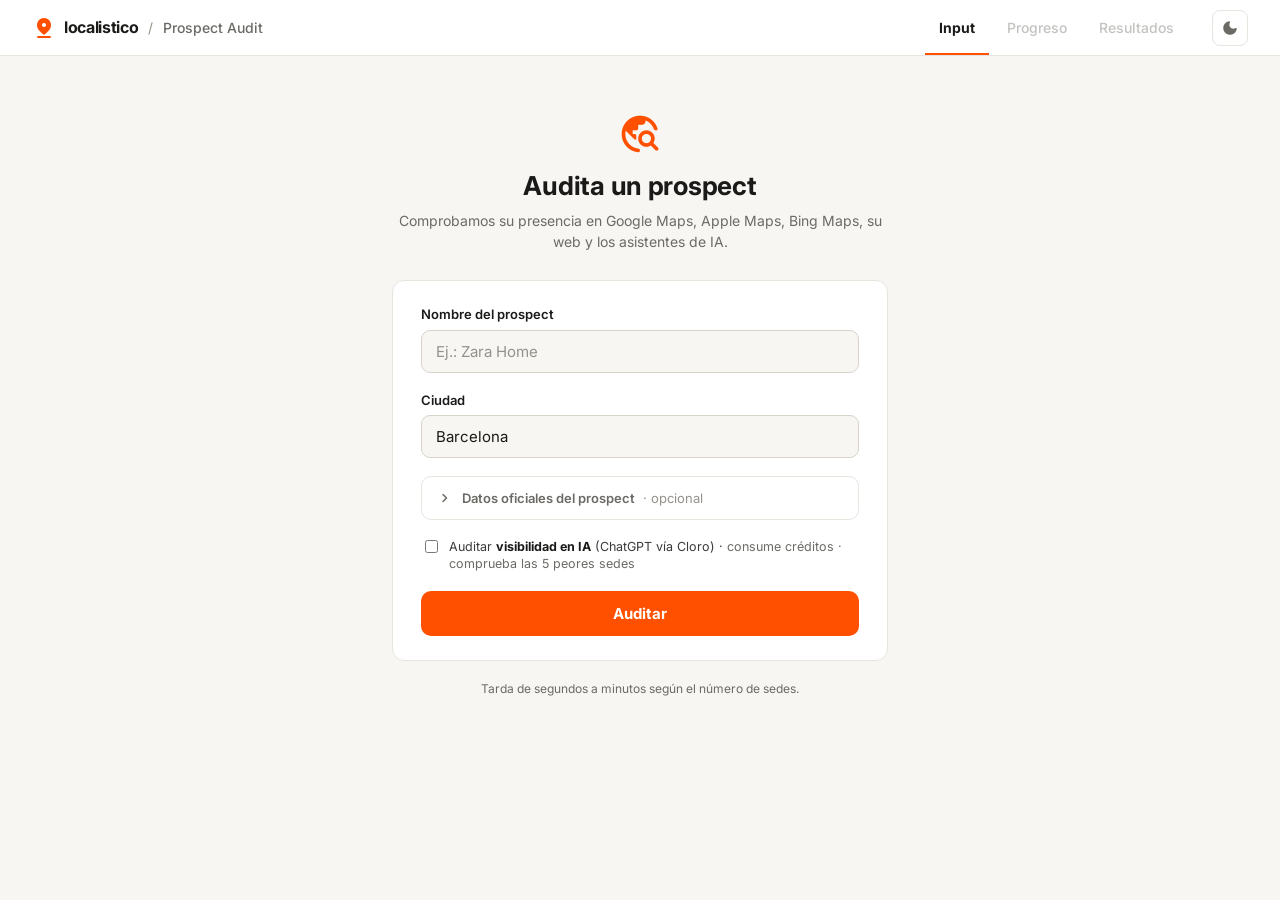
==== public/index.html @ 9a4c6b56 "#2 Subir CSV de sedes desde Resultados para comparar Para cuando el store locator no se puede leer: " ====
<!DOCTYPE html>
<html lang="es">
<head>
<meta charset="utf-8">
<meta name="viewport" content="width=device-width, initial-scale=1">
<title>Prospect Audit · Localistico</title>
<link rel="preconnect" href="https://fonts.googleapis.com">
<link rel="preconnect" href="https://fonts.gstatic.com" crossorigin>
<link href="https://fonts.googleapis.com/css2?family=Inter:wght@400;500;600;700&display=swap" rel="stylesheet">
<link rel="stylesheet" href="https://fonts.googleapis.com/css2?family=Material+Symbols+Rounded:opsz,wght,FILL,GRAD@20..48,400,1,0">
<style>
  :root {
    --font-sans: "Inter", -apple-system, BlinkMacSystemFont, "Segoe UI", Roboto, Helvetica, Arial, sans-serif;
    --bg: #f7f6f3; --surface: #ffffff; --surface-2: #f1efe9; --border: #e8e5df; --border-2: #d8d4cc;
    --tx: #1a1a19; --tx-2: #3a3a3a; --tx-3: #6b6a65; --faint: #94928b;
    --acc: #FF5000; --acc-hover: #e64800; --acc-soft: #FFF0E8; --acc-on: #FFFFFF;
    --ok: #0F6E56; --ok-soft: #E6F3EE; --warn: #E64600; --warn-soft: #FFF0E8; --bad: #C23500; --bad-soft: #FFE3D4;
    --row-hover: #fbfaf7; --code-bg: #f4f2ee;
  }
  :root[data-theme="dark"] {
    --bg: #141413; --surface: #1e1e1c; --surface-2: #2a2a27; --border: #33322e; --border-2: #454440;
    --tx: #f0efec; --tx-2: #c9c5bf; --tx-3: #a3a19a; --faint: #7c7a73;
    --acc: #FF6A26; --acc-hover: #ff8248; --acc-soft: #38200f; --acc-on: #FFFFFF;
    --ok: #57c9a4; --ok-soft: #14312a; --warn: #FF9A6B; --warn-soft: #3d2113; --bad: #FF8A5C; --bad-soft: #451e0d;
    --row-hover: #232322; --code-bg: #262624;
  }
  * { box-sizing: border-box; }
  html, body { margin: 0; padding: 0; }
  body { background: var(--bg); color: var(--tx-2); font-family: var(--font-sans); font-size: 14px; line-height: 1.4; -webkit-font-smoothing: antialiased; }
  a { color: var(--acc); text-decoration: none; }
  a:hover { color: var(--acc-hover); text-decoration: underline; }
  h1, h2, h3 { margin: 0; color: var(--tx); font-weight: 700; letter-spacing: -0.01em; }
  input, textarea, button { font-family: var(--font-sans); }
  input::placeholder, textarea::placeholder { color: var(--faint); }
  input:focus, textarea:focus { outline: 2px solid var(--acc); outline-offset: -1px; }
  .msr { font-family: "Material Symbols Rounded"; font-variation-settings: 'FILL' 1, 'wght' 400, 'GRAD' 0, 'opsz' 24; line-height: 1; display: inline-block; user-select: none; font-size: 20px; vertical-align: middle; }
  @keyframes paspin { to { transform: rotate(360deg); } }
  @keyframes shake { 10%,90%{transform:translateX(-1px)} 20%,80%{transform:translateX(2px)} 30%,50%,70%{transform:translateX(-4px)} 40%,60%{transform:translateX(4px)} }
  .spin { animation: paspin 1s linear infinite; }
  .shake { animation: shake .35s; }

  header.topbar { display: flex; align-items: center; gap: 24px; padding: 0 32px; height: 56px; background: var(--surface); border-bottom: 1px solid var(--border); position: sticky; top: 0; z-index: 30; }
  .brand { display: flex; align-items: center; gap: 8px; }
  .brand .word { font-weight: 700; font-size: 16px; color: var(--tx); letter-spacing: -0.02em; }
  .brand .sep { color: var(--faint); margin: 0 2px; }
  .brand .sub { font-weight: 500; color: var(--tx-3); }
  nav.nav { display: flex; gap: 4px; margin-left: auto; align-self: stretch; }
  nav.nav button { border: none; border-top: 2px solid transparent; border-bottom: 2px solid transparent; cursor: pointer; padding: 0 14px; font-size: 14px; font-weight: 500; background: transparent; color: var(--tx-3); }
  nav.nav button.active { color: var(--tx); font-weight: 700; border-bottom-color: var(--acc); }
  nav.nav button:not(.active):hover { color: var(--tx); }
  nav.nav button:disabled { opacity: .4; cursor: default; }
  .theme-btn { display: grid; place-items: center; width: 36px; height: 36px; border: 1px solid var(--border); background: none; color: var(--tx-3); border-radius: 8px; cursor: pointer; }
  .theme-btn:hover { border-color: var(--border-2); color: var(--tx); }

  main { max-width: 1240px; margin: 0 auto; padding: 28px 32px 80px; display: flex; flex-direction: column; gap: 20px; }
  main.narrow { max-width: 560px; padding-top: 56px; }
  .eyebrow { font-size: 12px; color: var(--acc); font-weight: 600; }
  .card { background: var(--surface); border: 1px solid var(--border); border-radius: 12px; }
  .pad { padding: 24px 28px; }
  .btn-acc { display: inline-flex; align-items: center; justify-content: center; gap: 8px; padding: 10px 18px; border-radius: 10px; border: none; background: var(--acc); color: var(--acc-on); font-weight: 600; font-size: 14px; cursor: pointer; }
  .btn-acc:hover { background: var(--acc-hover); }
  .btn-acc:disabled { opacity: .6; cursor: default; }
  .btn-ghost { display: inline-flex; align-items: center; gap: 6px; padding: 8px 14px; border-radius: 8px; border: 1px solid var(--border-2); background: var(--surface); color: var(--tx-2); font-weight: 600; font-size: 12.5px; cursor: pointer; }
  .btn-ghost:hover { background: var(--surface-2); }
  label.field { display: flex; flex-direction: column; gap: 6px; font-size: 13px; font-weight: 600; color: var(--tx); }
  label.field input, .txt { border: 1px solid var(--border-2); border-radius: 9px; padding: 11px 14px; font-size: 15px; background: var(--bg); color: var(--tx); outline: none; font-weight: 400; }
  .pill { min-width: 34px; text-align: center; padding: 3px 9px; border-radius: 999px; font-weight: 700; font-size: 12px; display: inline-block; }
  .badge-cap { font-size: 12px; font-weight: 700; letter-spacing: .04em; text-transform: uppercase; border-radius: 999px; padding: 4px 12px; }
  .muted { color: var(--tx-3); }
  .row-sep { border-bottom: 1px solid var(--border); }
  .card-title { font-weight: 700; font-size: 15px; color: var(--tx); }
  table { border-collapse: collapse; width: 100%; }

  .toast { display: flex; align-items: center; gap: 10px; padding: 12px 16px; border-radius: 12px; font-size: 13.5px; }
  .toast.loading { background: var(--acc-soft); color: var(--acc); }
  .toast.success { background: var(--ok-soft); color: var(--ok); }
  .toast.warning { background: var(--warn-soft); color: var(--warn); }
  .toast.error { background: var(--bad-soft); color: var(--bad); }
  @media (max-width: 760px) { .grid-2, .summary-grid { grid-template-columns: 1fr !important; } }
</style>
</head>
<body>

<header class="topbar">
  <div class="brand">
    <span class="msr" style="color: var(--acc); font-size: 24px;">pin_drop</span>
    <span class="word">localistico</span>
    <span class="sep">/</span>
    <span class="sub">Prospect Audit</span>
  </div>
  <nav class="nav" id="nav">
    <button data-screen="input" onclick="showScreen('input')">Input</button>
    <button data-screen="progress" id="nav-progress" onclick="showScreen('progress')" disabled>Progreso</button>
    <button data-screen="results" id="nav-results" onclick="showScreen('results')" disabled>Resultados</button>
  </nav>
  <button class="theme-btn" title="Cambiar tema" onclick="toggleTheme()"><span class="msr" id="theme-icon" style="font-size: 18px;">dark_mode</span></button>
</header>

<!-- ══════════ INPUT ══════════ -->
<main class="narrow" id="screen-input" style="display:none;">
  <div style="text-align:center; margin-bottom:8px;">
    <span class="msr" style="color:var(--acc); font-size:44px;">travel_explore</span>
    <h1 style="font-size:26px; margin:12px 0 6px;">Audita un prospect</h1>
    <p class="muted" style="margin:0; line-height:1.5;">Comprobamos su presencia en Google Maps, Apple Maps, Bing Maps, su web y los asistentes de IA.</p>
  </div>
  <div class="card pad" style="display:flex; flex-direction:column; gap:18px;">
    <label class="field">Nombre del prospect
      <input id="prospect-name" placeholder="Ej.: Zara Home" autofocus>
    </label>
    <label class="field">Ciudad
      <input id="prospect-city" placeholder="Barcelona" value="Barcelona">
    </label>
    <div style="border:1px solid var(--border); border-radius:10px;">
      <button onclick="toggleOfficial()" style="width:100%; display:flex; align-items:center; gap:8px; background:none; border:none; padding:12px 14px; font-size:13px; font-weight:600; color:var(--tx-3); cursor:pointer; text-align:left;">
        <span class="msr" id="official-chev" style="font-size:18px;">chevron_right</span>Datos oficiales del prospect <span style="font-weight:400; color:var(--faint);">· opcional</span>
      </button>
      <div id="official-box" style="display:none; padding:0 14px 14px; flex-direction:column; gap:10px;">
        <textarea id="official-urls" class="txt" rows="3" placeholder="URLs del store locator, una por línea…" style="resize:vertical; font-size:13px;"></textarea>
        <div style="display:flex; align-items:center; gap:10px; flex-wrap:wrap;">
          <label class="btn-ghost" style="margin:0; border-style:dashed;"><span class="msr" style="font-size:17px;">upload_file</span>Subir CSV de sedes
            <input id="official-csv" type="file" accept=".csv" style="display:none;" onchange="updateCsvLabel(this)">
          </label>
          <span id="csv-name" class="muted" style="font-size:12px;"></span>
          <a href="/template_oficial.csv" style="font-size:12.5px;">Plantilla</a>
        </div>
        <input id="official-comment" class="txt" placeholder="Comentario para el equipo (opcional)" style="font-size:13px;">
      </div>
    </div>
    <label style="display:flex; align-items:flex-start; gap:8px; font-size:12.5px; color:var(--tx-2); cursor:pointer;">
      <input type="checkbox" id="check-llm" onchange="toggleLlmCat()" style="margin-top:2px; accent-color:var(--acc);">
      <span>Auditar <strong style="color:var(--tx);">visibilidad en IA</strong> (ChatGPT vía Cloro) · <span class="muted">consume créditos · comprueba las 5 peores sedes</span></span>
    </label>
    <div id="llm-cat-wrap" style="display:none; margin-left:26px; flex-direction:column; gap:4px;">
      <input id="llm-category" class="txt" placeholder="Categoría para el prompt (ej.: tienda de móviles, proveedor de internet)" style="width:100%; font-size:13px;">
      <div class="muted" style="font-size:11.5px;">Opcional. Se usa tal cual en el prompt de IA; si lo dejas vacío se infiere de Google Places.</div>
    </div>
    <div id="cost-line" class="muted" style="display:none; font-size:12px; align-items:center; gap:6px;">
      <span class="msr" style="font-size:15px;">payments</span><span id="cost-text"></span>
    </div>
    <button class="btn-acc" id="audit-btn" onclick="startAudit()" style="padding:13px; font-size:15px; font-weight:700;">Auditar</button>
  </div>
  <p class="muted" style="font-size:12px; text-align:center; margin:0;">Tarda de segundos a minutos según el número de sedes.</p>

  <div class="card" id="recent-card" style="padding:16px 20px; display:none;">
    <div style="display:flex; align-items:center; gap:10px; margin-bottom:6px;">
      <span style="font-size:12px; font-weight:600; letter-spacing:.04em; text-transform:uppercase; color:var(--tx-3);">Auditorías recientes</span>
      <button onclick="clearCache()" title="Vacía la caché de reseñas/enriquecimiento/IA para que el próximo análisis se haga desde cero" style="margin-left:auto; background:none; border:none; color:var(--tx-3); font-size:12px; cursor:pointer; display:inline-flex; align-items:center; gap:4px;"><span class="msr" style="font-size:14px;">mop</span>Vaciar caché</button>
    </div>
    <div id="recent-list"></div>
  </div>
</main>

<!-- ══════════ PROGRESO ══════════ -->
<main class="narrow" id="screen-progress" style="display:none; max-width:640px;">
  <div style="text-align:center;">
    <h1 style="font-size:24px; margin:0 0 6px;" id="progress-title">Auditando</h1>
    <p class="muted" id="progress-eyebrow" style="margin:0;">Puedes dejar esta pestaña abierta; la auditoría corre en segundo plano.</p>
  </div>
  <div class="card pad" style="display:flex; flex-direction:column; gap:18px;">
    <div style="height:6px; border-radius:999px; background:var(--surface-2); overflow:hidden;"><div id="progress-bar" style="height:100%; width:0%; border-radius:999px; background:var(--acc); transition:width .4s;"></div></div>
    <div id="progress-steps" style="display:flex; gap:10px; flex-wrap:wrap;"></div>
    <div style="border-top:1px solid var(--border); padding-top:14px;">
      <button onclick="toggleLog()" style="display:flex; align-items:center; gap:6px; border:none; background:transparent; padding:0; cursor:pointer; font-size:13px; font-weight:600; color:var(--tx-3);"><span class="msr" id="log-chev" style="font-size:17px;">expand_more</span>Log de progreso</button>
      <div id="log-wrap" style="margin-top:10px; background:var(--code-bg); border-radius:10px; padding:12px 16px; font-family:ui-monospace, SFMono-Regular, Menlo, monospace; font-size:12px; color:var(--tx-3); display:flex; flex-direction:column; gap:4px; max-height:200px; overflow:auto;">
        <div id="progress-log" style="display:flex; flex-direction:column; gap:4px;"></div>
      </div>
    </div>
    <div id="progress-actions" style="display:flex; gap:8px;">
      <button class="btn-acc" id="partial-btn" onclick="showScreen('results')" style="flex:1;" disabled>Ver resultados</button>
      <button class="btn-ghost" id="cancel-btn" onclick="cancelAudit()">Cancelar</button>
    </div>
  </div>
</main>

<!-- ══════════ RESULTADOS ══════════ -->
<main id="screen-results" style="display:none;">
  <div style="display:flex; align-items:center; gap:14px; flex-wrap:wrap;">
    <span class="msr" style="color:var(--ok); font-size:26px;">check_circle</span>
    <div>
      <div style="font-size:20px; font-weight:700; color:var(--tx);" id="results-eyebrow">Auditoría completada</div>
      <div class="muted" id="results-title" style="margin-top:2px;">—</div>
    </div>
    <button class="btn-acc" id="pdf-btn" onclick="exportPDF()" style="margin-left:auto;"><span class="msr" style="font-size:18px;">picture_as_pdf</span>Exportar informe PDF</button>
  </div>

  <!-- Resumen (2 columnas) -->
  <section class="card summary-grid" style="display:grid; grid-template-columns:300px 1fr; overflow:hidden;">
    <div style="display:flex; flex-direction:column; align-items:center; justify-content:center; gap:10px; padding:28px; border-right:1px solid var(--border);">
      <div style="position:relative; width:150px; height:150px;">
        <svg width="150" height="150" viewBox="0 0 150 150">
          <circle cx="75" cy="75" r="64" fill="none" stroke="var(--surface-2)" stroke-width="11"></circle>
          <circle id="score-arc" cx="75" cy="75" r="64" fill="none" stroke="var(--acc)" stroke-width="11" stroke-linecap="round" stroke-dasharray="0 402" transform="rotate(-90 75 75)"></circle>
        </svg>
        <div style="position:absolute; inset:0; display:flex; flex-direction:column; align-items:center; justify-content:center;">
          <div id="score-num" style="font-size:44px; font-weight:700; letter-spacing:-0.03em; line-height:1; color:var(--tx);">—</div>
          <div class="muted" style="font-size:12px; margin-top:2px;">de 100</div>
        </div>
      </div>
      <div style="font-weight:600; color:var(--tx);">Local Presence Score</div>
    </div>
    <div style="padding:24px 28px; display:flex; flex-direction:column; gap:18px; justify-content:center;">
      <p id="summary-desc" style="margin:0; color:var(--tx-2); line-height:1.5;"></p>
      <div id="summary-stats" style="display:grid; grid-template-columns:repeat(3,1fr); gap:12px;"></div>
    </div>
  </section>

  <!-- Store locator + IA (lado a lado) -->
  <div id="cards-2col" class="grid-2" style="display:grid; grid-template-columns:1fr 1fr; gap:20px; align-items:stretch;">
    <section class="card" id="locator-card" style="padding:20px 24px; display:none; flex-direction:column; gap:12px;"></section>
    <section class="card" id="llm-card" style="padding:20px 24px; display:none; flex-direction:column; gap:12px;"></section>
  </div>

  <!-- Sedes -->
  <section class="card" style="overflow:hidden;">
    <div style="display:flex; align-items:center; gap:12px; padding:18px 24px; flex-wrap:wrap;">
      <span class="card-title">Sedes auditadas</span>
      <span class="muted" id="venues-subtitle" style="font-size:13px;"></span>
      <div style="margin-left:auto; display:flex; align-items:center; gap:8px; border:1px solid var(--border); border-radius:8px; padding:7px 12px; color:var(--faint);">
        <span class="msr" style="font-size:17px;">search</span>
        <input id="venue-search" placeholder="Buscar sede…" oninput="renderVenues()" style="border:none; outline:none; background:transparent; color:var(--tx); font-size:13px; width:150px;">
      </div>
    </div>
    <div style="overflow-x:auto;"><div style="min-width:960px;">
      <div style="display:grid; grid-template-columns:70px minmax(200px,1.2fr) minmax(170px,1fr) 150px 130px 76px; gap:14px; padding:8px 24px; border-bottom:1px solid var(--border); font-size:11px; font-weight:600; letter-spacing:.06em; text-transform:uppercase; color:var(--faint);">
        <span>Score</span><span>Sede</span><span>Qué falla</span><span>Reputación</span><span>Comprobar en</span><span></span>
      </div>
      <div id="venues-body"></div>
    </div></div>

    <button id="ghost-toggle" onclick="toggleGhost()" style="width:100%; display:none; align-items:center; gap:10px; padding:14px 24px; border:none; border-top:1px solid var(--border); background:none; cursor:pointer; font-size:13px; color:var(--tx-2); text-align:left;">
      <span class="msr" style="color:var(--warn); font-size:18px;">help</span>
      <span id="ghost-label" style="font-weight:600; color:var(--tx);"></span>
      <span class="muted">sin ficha en Google — no auditadas (posibles duplicados o bajas)</span>
      <span style="margin-left:auto; font-size:13px; font-weight:600; color:var(--acc);" id="ghost-action">Mostrar</span>
    </button>
    <div id="ghost-body" style="display:none; border-top:1px solid var(--border);"></div>
  </section>

  <div style="font-size:13px; color:var(--tx-3); padding:0 4px;"><span id="discarded-count"></span></div>

  <!-- Datos crudos por fuente (pestañas) -->
  <section class="card" id="raw-card" style="overflow:hidden;">
    <div style="display:flex; align-items:center; gap:16px; padding:16px 24px 0; flex-wrap:wrap;">
      <span class="card-title">Ver datos crudos por fuente</span>
      <div id="raw-tabs" style="display:flex; gap:2px; margin-left:auto; flex-wrap:wrap;"></div>
    </div>
    <div style="overflow-x:auto;"><div id="raw-body" style="min-width:760px; padding:14px 24px 20px;"></div></div>
  </section>
</main>

<script>
/* ═══════════════ estado ═══════════════ */
var lastResult = null;
var lastQuery = { name: '', city: '' };
var deletedClusterIds = {};
var openVenueId = null;
var ghostOpen = false, rawTab = 'google';
var currentJobId = null;
var lastAuditId = null;          // id en el histórico para persistir comentarios
var officialCommentEdit = '';    // nota del store locator (editable en resultados)

/* ═══════════════ tema ═══════════════ */
(function initTheme() {
  var saved = null;
  try { saved = localStorage.getItem('pa-theme'); } catch (e) {}
  var dark = saved ? saved === 'dark' : (window.matchMedia && window.matchMedia('(prefers-color-scheme: dark)').matches);
  applyTheme(dark);
})();
function applyTheme(dark) {
  document.documentElement.setAttribute('data-theme', dark ? 'dark' : 'light');
  document.getElementById('theme-icon').textContent = dark ? 'light_mode' : 'dark_mode';
}
function toggleTheme() {
  var dark = document.documentElement.getAttribute('data-theme') !== 'dark';
  applyTheme(dark);
  try { localStorage.setItem('pa-theme', dark ? 'dark' : 'light'); } catch (e) {}
}

/* ═══════════════ router ═══════════════ */
function showScreen(name) {
  ['input', 'progress', 'results'].forEach(function(s) {
    document.getElementById('screen-' + s).style.display = (s === name) ? 'flex' : 'none';
  });
  Array.prototype.forEach.call(document.querySelectorAll('#nav button'), function(b) {
    b.classList.toggle('active', b.getAttribute('data-screen') === name);
  });
  if (name === 'input') loadRecent();
  window.scrollTo({ top: 0, behavior: 'smooth' });
}
function enableNav(id) { document.getElementById(id).disabled = false; }

/* ═══════════════ helpers ═══════════════ */
function esc(s) { return (s == null ? '' : String(s)).replace(/[&<>"']/g, function(c) {
  return { '&': '&amp;', '<': '&lt;', '>': '&gt;', '"': '&quot;', "'": '&#39;' }[c]; }); }
function safeHref(u) { u = u || ''; return /^https?:\/\//i.test(u) ? u : '#'; }
function fmtNum(n) { return (n == null) ? '—' : Number(n).toLocaleString('es-ES'); }
var SEV_COLOR = { critico: ['var(--bad)', 'var(--bad-soft)'], alto: ['var(--warn)', 'var(--warn-soft)'],
                  medio: ['var(--warn)', 'var(--warn-soft)'], ok: ['var(--ok)', 'var(--ok-soft)'],
                  sin_datos: ['var(--tx-3)', 'var(--surface-2)'] };
function sevColor(sev) { return SEV_COLOR[sev] || SEV_COLOR.sin_datos; }

function reviewRateDisplay(rr) {
  if (!rr) return '—';
  if (rr.source === 'scraped') return String(rr.value);
  if (rr.value === 'N/D' || rr.value == null) return '—';
  return rr.value + '/' + rr.sample_size + ' (aprox.)';
}
function replyRateDisplay(rr) { if (!rr || rr.value === 'N/D' || rr.value == null) return 'N/D'; return rr.value + '%'; }

/* ── Formateo compacto de horarios: "Lunes: 09:00–21:00; …" → "L–V 9–21, S 9–20, D cerrado" ── */
var DAY_IDX = { lunes:0, martes:1, 'miércoles':2, miercoles:2, jueves:3, viernes:4, 'sábado':5, sabado:5, domingo:6,
  monday:0, tuesday:1, wednesday:2, thursday:3, friday:4, saturday:5, sunday:6 };
var DAY_ABBR = ['L', 'M', 'X', 'J', 'V', 'S', 'D'];
function _simplifyTime(t) {
  var m = t.match(/^(\d{1,2}):(\d{2})$/); if (!m) return t;
  return m[2] === '00' ? String(parseInt(m[1], 10)) : parseInt(m[1], 10) + ':' + m[2];
}
function _simplifyRange(r) {
  var low = r.toLowerCase();
  if (low.indexOf('cerrad') !== -1 || low.indexOf('closed') !== -1) return 'cerrado';
  return r.replace(/\s*[–—-]\s*/g, '–').split(',').map(function(seg) {
    var mm = seg.trim().match(/^(\d{1,2}:\d{2})–(\d{1,2}:\d{2})$/);
    return mm ? _simplifyTime(mm[1]) + '–' + _simplifyTime(mm[2]) : seg.trim();
  }).join(', ');
}
function formatHours(input) {
  if (!input || (Array.isArray(input) && !input.length)) return '—';
  var lines = Array.isArray(input) ? input.slice() : String(input).split(/;\s*/);
  var byDay = {}, ok = 0;
  lines.forEach(function(line) {
    var m = String(line).match(/^\s*([A-Za-zÁÉÍÓÚáéíóúñÑ]+)\s*:\s*(.+?)\s*$/);
    if (!m) return;
    var idx = DAY_IDX[m[1].toLowerCase()];
    if (idx === undefined) return;
    byDay[idx] = _simplifyRange(m[2]); ok++;
  });
  if (!ok) return Array.isArray(input) ? input.join('; ') : String(input);  // passthrough si no parsea
  var order = Object.keys(byDay).map(Number).sort(function(a, b) { return a - b; });
  var groups = [], cur = null;
  order.forEach(function(idx) {
    if (cur && idx === cur.end + 1 && byDay[idx] === cur.range) cur.end = idx;
    else { cur = { start: idx, end: idx, range: byDay[idx] }; groups.push(cur); }
  });
  return groups.map(function(g) {
    var days = g.start === g.end ? DAY_ABBR[g.start] : DAY_ABBR[g.start] + '–' + DAY_ABBR[g.end];
    return days + ' ' + g.range;
  }).join(', ');
}

/* ═══════════════ input ═══════════════ */
function toggleOfficial() {
  var box = document.getElementById('official-box');
  var open = box.style.display === 'none';
  box.style.display = open ? 'flex' : 'none';
  document.getElementById('official-chev').textContent = open ? 'expand_more' : 'chevron_right';
}
function updateCsvLabel(input) {
  document.getElementById('csv-name').textContent = input.files.length ? input.files[0].name : '';
}
function toggleLlmCat() {
  var on = document.getElementById('check-llm').checked;
  document.getElementById('llm-cat-wrap').style.display = on ? 'flex' : 'none';
  if (on) document.getElementById('llm-category').focus();
  renderCost();
}

var pricing = null;
function loadPricing() {
  fetch('/pricing').then(function(r) { return r.json(); })
    .then(function(p) { pricing = p; renderCost(); }).catch(function() {});
}
function eur(n) { return '€' + Number(n).toLocaleString('es-ES', { minimumFractionDigits: 2, maximumFractionDigits: 2 }); }
function renderCost() {
  if (!pricing) return;
  var line = document.getElementById('cost-line');
  var withLlm = document.getElementById('check-llm').checked;
  var total = pricing.maps_max + (withLlm ? pricing.llm_delta : 0);
  var txt = 'Coste máximo estimado: ' + eur(total);
  if (withLlm) txt += ' (incl. ' + eur(pricing.llm_delta) + ' visibilidad IA)';
  txt += ' · máx. ' + pricing.assumptions.google_max + ' sedes; menos = más barato';
  document.getElementById('cost-text').textContent = txt;
  line.style.display = 'flex';
}
function buildFormData(name, city, officialUrls) {
  var fd = new FormData();
  fd.append('name', name);
  fd.append('city', city);
  officialUrls.forEach(function(u) { fd.append('official_url', u); });
  var csvInput = document.getElementById('official-csv');
  if (csvInput.files.length) fd.append('official_csv', csvInput.files[0]);
  fd.append('official_comment', document.getElementById('official-comment').value.trim());
  if (document.getElementById('check-llm').checked) {
    fd.append('check_llm_visibility', '1');
    var cat = document.getElementById('llm-category').value.trim();
    if (cat) fd.append('llm_category', cat);
  }
  return fd;
}
function loadRecent() {
  fetch('/audits/recent?limit=8').then(function(r) { return r.json(); }).then(function(d) {
    var list = (d && d.audits) || [];
    var card = document.getElementById('recent-card');
    if (!list.length) { card.style.display = 'none'; return; }
    card.style.display = 'block';
    document.getElementById('recent-list').innerHTML = list.map(function(a) {
      var sc = sevFromScore(a.score); var col = sevColor(sc);
      var meta = esc(a.city || '') + ' · ' + relTime(a.created_at) + (a.total_locations != null ? ' · ' + a.total_locations + ' sedes' : '');
      return '<div style="display:flex; align-items:center; gap:10px; border-top:1px solid var(--border);">' +
        '<button onclick="openAudit(\'' + esc(a.id) + '\')" style="flex:1; display:flex; align-items:center; gap:10px; padding:9px 4px; border:none; background:transparent; cursor:pointer; font-size:13px; text-align:left;">' +
          '<span class="msr" style="font-size:17px; color:var(--acc);">storefront</span>' +
          '<span style="font-weight:600; color:var(--tx);">' + esc(a.name) + '</span>' +
          '<span class="muted">' + meta + '</span>' +
          '<span class="pill" style="margin-left:auto; background:' + col[1] + '; color:' + col[0] + ';">' + (a.score == null ? '—' : a.score) + '</span></button>' +
        '<button onclick="deleteAudit(\'' + esc(a.id) + '\', \'' + esc(a.name) + '\')" title="Borrar auditoría y limpiar su caché" style="background:none; border:none; color:var(--tx-3); cursor:pointer; padding:6px; display:grid; place-items:center;" onmouseover="this.style.color=\'var(--bad)\'" onmouseout="this.style.color=\'var(--tx-3)\'"><span class="msr" style="font-size:17px;">delete</span></button>' +
        '</div>';
    }).join('');
  }).catch(function() {});
}
function deleteAudit(id, name) {
  if (!confirm('¿Borrar la auditoría de "' + name + '"? Se elimina del histórico y se limpia su caché (un re-análisis partirá de cero).')) return;
  fetch('/audits/' + id, { method: 'DELETE' }).then(function() { loadRecent(); }).catch(function() {});
}
function clearCache() {
  if (!confirm('¿Vaciar toda la caché de análisis (reseñas, enriquecimiento, IA)? El próximo análisis de cualquier prospect se hará desde cero (más lento y con coste).')) return;
  fetch('/cache/clear', { method: 'POST' }).catch(function() {});
}
function sevFromScore(s) { if (s == null) return 'sin_datos'; if (s < 33) return 'critico'; if (s < 50) return 'alto'; if (s < 70) return 'medio'; return 'ok'; }
function relTime(ts) {
  if (!ts) return '';
  var d = new Date(ts * 1000), now = new Date();
  var days = Math.floor((now - d) / 86400000);
  if (days <= 0) return 'hoy'; if (days === 1) return 'ayer'; if (days < 7) return 'hace ' + days + ' días';
  return d.toLocaleDateString('es-ES', { day: 'numeric', month: 'short' });
}

/* ═══════════════ auditar + progreso ═══════════════ */
function startAudit() {
  var name = document.getElementById('prospect-name').value.trim();
  var city = document.getElementById('prospect-city').value.trim() || 'Barcelona';
  var officialUrls = document.getElementById('official-urls').value.split('\n').map(function(s) { return s.trim(); }).filter(Boolean);
  if (!name) {
    var inp = document.getElementById('prospect-name');
    inp.classList.add('shake'); inp.focus();
    setTimeout(function() { inp.classList.remove('shake'); }, 400);
    return;
  }
  lastQuery = { name: name, city: city };
  lastResult = null; deletedClusterIds = {}; openVenueId = null;

  document.getElementById('progress-log').innerHTML = '';
  document.getElementById('progress-title').innerHTML = 'Auditando ' + esc(name) + ' <span style="font-weight:400; color:var(--tx-3);">· ' + esc(city) + '</span>';
  document.getElementById('progress-eyebrow').textContent = 'Puedes dejar esta pestaña abierta; la auditoría corre en segundo plano.';
  document.getElementById('progress-bar').style.width = '0%';
  document.getElementById('partial-btn').disabled = true;
  document.getElementById('cancel-btn').style.display = '';
  renderSteps({ google: { state: 'pending' }, apple: { state: 'pending' }, azure: { state: 'pending' }, official: { state: 'pending' } });
  enableNav('nav-progress');
  showScreen('progress');

  fetch('/search/start', { method: 'POST', body: buildFormData(name, city, officialUrls) })
    .then(function(r) { if (!r.ok) return r.json().then(function(d) { throw new Error(d.error || 'Error ' + r.status); }); return r.json(); })
    .then(function(s) { currentJobId = s.job_id; pollJob(s.job_id); })
    .catch(function(err) { appendLog([['—', 'Error: ' + err.message, 'var(--bad)']]); });
}

function pollJob(jobId) {
  var since = 0, intervalMs = 1200, fails = 0, MAX_FAILS = 8;
  function tick() {
    fetch('/jobs/' + jobId + '/status?since=' + since)
      .then(function(r) {
        if (r.status === 404) return r.json().then(function(d) { var e = new Error(d.error || 'job no encontrado'); e.fatal = true; throw e; });
        if (!r.ok) return r.json().then(function(d) { throw new Error(d.error || ('Error ' + r.status)); });
        return r.json();
      })
      .then(function(data) {
        fails = 0;  // conexión recuperada
        since = data.progress_count;
        if (data.sources) renderSteps(data.sources);
        if (typeof data.percent === 'number') document.getElementById('progress-bar').style.width = data.percent + '%';
        if (data.progress && data.progress.length) {
          appendLog(data.progress.map(function(m) { return [nowClock(), m, 'var(--tx-2)']; }));
        }
        if (data.status === 'done') { onDone(data.result); return; }
        if (data.status === 'cancelled') { document.getElementById('progress-eyebrow').textContent = 'Auditoría cancelada.'; document.getElementById('cancel-btn').style.display = 'none'; return; }
        if (data.status === 'error') { appendLog([['—', 'Error: ' + (data.error || 'desconocido'), 'var(--bad)']]); return; }
        setTimeout(tick, intervalMs);
      })
      .catch(function(err) {
        // Reintenta ante cortes transitorios (reinicio del server / blip de red)
        // en vez de rendirse al primer fallo. Un 404 (job expirado) es fatal.
        if (err.fatal) { appendLog([['—', 'Error: ' + err.message + ' — recarga y reintenta.', 'var(--bad)']]); return; }
        fails++;
        if (fails <= MAX_FAILS) {
          appendLog([[nowClock(), 'Conexión perdida, reintentando… (' + fails + '/' + MAX_FAILS + ')', 'var(--warn)']]);
          setTimeout(tick, Math.min(6000, intervalMs * fails));
        } else {
          appendLog([['—', 'Error: ' + err.message + ' — sin conexión con el servidor; recarga y reintenta.', 'var(--bad)']]);
        }
      });
  }
  tick();
}
function nowClock() { var d = new Date(); return d.toTimeString().slice(0, 8); }
function appendLog(lines) {
  var log = document.getElementById('progress-log');
  lines.forEach(function(l) {
    var row = document.createElement('div');
    row.style.cssText = 'display:flex; gap:8px;';
    row.innerHTML = '<span style="min-width:56px; color:var(--faint);">' + esc(l[0]) + '</span><span style="color:' + l[2] + ';">' + esc(l[1]) + '</span>';
    log.appendChild(row);
  });
  var wrap = document.getElementById('log-wrap'); wrap.scrollTop = wrap.scrollHeight;
}
var SOURCE_LABEL = { google: 'Google Maps', apple: 'Apple Maps', azure: 'Bing Maps', official: 'Datos oficiales', llm: 'Visibilidad IA' };
var STEP_CARD = {
  pending: { icon: 'circle', ib: 'var(--surface-2)', ic: 'var(--faint)', status: 'en cola', bg: 'var(--surface)', spin: false },
  running: { icon: 'progress_activity', ib: 'var(--acc-soft)', ic: 'var(--acc)', status: 'analizando…', bg: 'var(--surface)', spin: true },
  done: { icon: 'check', ib: 'var(--ok)', ic: '#fff', status: 'completado', bg: 'var(--ok-soft)', spin: false },
  error: { icon: 'error', ib: 'var(--bad-soft)', ic: 'var(--bad)', status: 'error', bg: 'var(--surface)', spin: false },
  skipped: { icon: 'remove', ib: 'var(--surface-2)', ic: 'var(--faint)', status: 'omitido', bg: 'var(--surface)', spin: false }
};
function renderSteps(sources) {
  var order = ['google', 'apple', 'azure', 'official', 'llm'].filter(function(s) {
    return s !== 'llm' || (sources.llm && sources.llm.state !== 'skipped');
  });
  document.getElementById('progress-steps').innerHTML = order.map(function(s) {
    var st = (sources[s] || { state: 'pending' });
    var m = STEP_CARD[st.state] || STEP_CARD.pending;
    var status = (st.state === 'done' && st.count != null) ? (st.count + ' sedes') : m.status;
    return '<div style="flex:1; min-width:110px; display:flex; flex-direction:column; align-items:center; gap:9px; padding:16px 8px; border:1px solid var(--border); border-radius:10px; background:' + m.bg + ';">' +
      '<span style="display:grid; place-items:center; width:36px; height:36px; border-radius:50%; background:' + m.ib + '; color:' + m.ic + ';"><span class="msr ' + (m.spin ? 'spin' : '') + '" style="font-size:20px;">' + m.icon + '</span></span>' +
      '<span style="font-weight:600; font-size:13px; color:var(--tx); text-align:center;">' + SOURCE_LABEL[s] + '</span>' +
      '<span class="muted" style="font-size:11px;">' + esc(status) + '</span></div>';
  }).join('');
}
function toggleLog() {
  var wrap = document.getElementById('log-wrap');
  var open = wrap.style.display !== 'none';
  wrap.style.display = open ? 'none' : 'flex';
  document.getElementById('log-chev').textContent = open ? 'chevron_right' : 'expand_more';
}
function cancelAudit() {
  if (!currentJobId) return;
  document.getElementById('cancel-btn').style.display = 'none';
  fetch('/jobs/' + currentJobId + '/cancel', { method: 'POST' }).catch(function() {});
}

function onDone(result) {
  lastResult = result;
  lastAuditId = currentJobId;
  (result.audit && result.audit.clusters || []).forEach(function(c) {
    if ((c.sources_present || []).indexOf('google') === -1) deletedClusterIds[c.cluster_id] = true;
  });
  document.getElementById('partial-btn').disabled = false;
  document.getElementById('cancel-btn').style.display = 'none';
  enableNav('nav-results');
  renderResults();
  showScreen('results');
}

/* ═══════════════ resultados ═══════════════ */
function renderResults() {
  if (!lastResult || !lastResult.audit) return;
  officialCommentEdit = lastResult.official_comment || '';

  document.getElementById('results-eyebrow').textContent = 'Auditoría completada' + (lastResult._created_rel ? ' · ' + lastResult._created_rel : '');
  document.getElementById('results-title').innerHTML = esc(lastQuery.name) + ' <span style="color:var(--faint);">·</span> ' + esc(lastQuery.city);

  renderLocator(lastResult.locator_report);
  updateSummary();
  renderVenues();
  renderGhost();
  renderRawTabs();
  updateDiscardedCount();
}

// Pinta score + descripción + stats + tarjeta IA desde audit.summary. Se
// reejecuta al recalcular tras descartar sedes (recomputeSummary).
function updateSummary() {
  var summary = (lastResult.audit || {}).summary || {};
  var ps = summary.presence_score || {}, score = ps.score;
  // Gauge (r=64 → circunferencia ≈ 402)
  var circ = 402, dash = (score == null ? 0 : Math.max(0, Math.min(100, score)) / 100 * circ);
  var arc = document.getElementById('score-arc');
  arc.setAttribute('stroke-dasharray', dash.toFixed(0) + ' ' + circ);
  arc.setAttribute('stroke', sevColor(sevFromScore(score))[0]);
  document.getElementById('score-num').textContent = (score == null ? '—' : score);

  var stats = summary.stats || {}, audited = ps.venues_scored || 0;
  document.getElementById('summary-desc').innerHTML =
    'Auditadas las <strong style="color:var(--tx);">' + audited + ' sedes</strong> con ficha en Google Maps (fuente de referencia): ' +
    '<strong style="color:var(--warn);">' + (stats.inconsistent_locations || 0) + ' con datos distintos</strong> en Apple o Bing y ' +
    '<strong style="color:var(--bad);">' + (stats.missing_some_platform || 0) + ' faltan</strong> en alguna plataforma.';

  document.getElementById('summary-stats').innerHTML = [
    [stats.inconsistent_locations != null ? stats.inconsistent_locations + '/' + audited : '—', 'con datos distintos entre plataformas', 'var(--warn)'],
    [stats.missing_some_platform != null ? stats.missing_some_platform : '—', 'faltan en alguna plataforma', 'var(--ok)'],
    [stats.reply_rate_overall != null ? stats.reply_rate_overall + '%' : 'N/D', 'reseñas respondidas', 'var(--bad)']
  ].map(function(s) {
    return '<div style="border:1px solid var(--border); border-radius:10px; padding:14px 16px;">' +
      '<div style="font-size:26px; font-weight:700; color:' + s[2] + ';">' + s[0] + '</div>' +
      '<div class="muted" style="font-size:13px; margin-top:2px;">' + s[1] + '</div></div>';
  }).join('');

  renderLLM(summary.llm_visibility);
  // 2 columnas solo si ambas tarjetas están visibles
  var loc = document.getElementById('locator-card'), llmC = document.getElementById('llm-card');
  var shown = (loc.style.display !== 'none' ? 1 : 0) + (llmC.style.display !== 'none' ? 1 : 0);
  document.getElementById('cards-2col').style.gridTemplateColumns = shown === 2 ? '1fr 1fr' : '1fr';
}

// Recalcula el resumen en el servidor (scoring + agregado IA) con las sedes
// descartadas fuera, para que score/stats/IA no queden obsoletos. Ignora
// respuestas atrasadas si el usuario descarta varias seguidas.
var _recomputeSeq = 0;
function recomputeSummary() {
  if (!lastResult || !lastResult.audit) return;
  var seq = ++_recomputeSeq;
  fetch('/audit/recompute', {
    method: 'POST', headers: { 'Content-Type': 'application/json' },
    body: JSON.stringify({ audit: lastResult.audit, deleted_cluster_ids: Object.keys(deletedClusterIds), row_comments: commentEdits })
  }).then(function(r) { return r.ok ? r.json() : null; })
    .then(function(d) {
      if (!d || seq !== _recomputeSeq || !lastResult.audit) return;  // descarta respuestas obsoletas
      lastResult.audit.summary = d.summary;
      updateSummary();
    }).catch(function() {});
}

function _csvUploadHtml() {
  var withOfficial = (lastResult.audit.clusters || []).filter(function(c) { return (c.sources_present || []).indexOf('official') !== -1; }).length;
  var merged = withOfficial ? '<span style="font-size:12px; color:var(--ok);">✓ ' + withOfficial + ' sede(s) con datos oficiales</span>' : '';
  return '<div style="display:flex; gap:8px; align-items:center; flex-wrap:wrap; border-top:1px solid var(--border); padding-top:12px;">' +
    '<span class="muted" style="font-size:12.5px;">¿El locator no da datos? Sube un CSV de sedes para comparar:</span>' +
    '<label class="btn-ghost" style="margin:0; border-style:dashed; cursor:pointer;"><span class="msr" style="font-size:16px;">upload_file</span>Subir CSV' +
      '<input type="file" accept=".csv" style="display:none;" onchange="uploadResultsCsv(this)"></label>' +
    '<a href="/template_oficial.csv" style="font-size:12.5px;">Plantilla</a>' + merged + '</div>';
}
function uploadResultsCsv(input) {
  if (!input.files.length || !lastResult || !lastResult.audit) return;
  var fd = new FormData();
  fd.append('official_csv', input.files[0]);
  fd.append('audit', JSON.stringify(lastResult.audit));
  fd.append('city', lastQuery.city || '');
  fetch('/audit/add_csv', { method: 'POST', body: fd })
    .then(function(r) { return r.json().then(function(d) { if (!r.ok) throw new Error(d.error || 'Error ' + r.status); return d; }); })
    .then(function(d) {
      lastResult.audit = d.audit;
      renderResults();
      alert('CSV fusionado: ' + d.matched + ' sede(s) emparejada(s)' +
            (d.unmatched ? ' · ' + d.unmatched + ' fila(s) sin match' : '') +
            ((d.csv_errors && d.csv_errors.length) ? ' · ' + d.csv_errors.length + ' fila(s) inválida(s)' : ''));
    })
    .catch(function(err) { alert('Error subiendo el CSV: ' + err.message); })
    .finally(function() { input.value = ''; });
}
function renderLocator(report) {
  var card = document.getElementById('locator-card');
  card.style.display = 'flex';
  if (!report || !report.has_data) {
    // Sin store locator analizable: igual permitimos subir CSV para comparar.
    card.innerHTML =
      '<div style="display:flex; align-items:center; gap:10px;"><span class="card-title">Store locator y datos oficiales</span>' +
        '<span class="badge-cap" style="margin-left:auto; color:var(--tx-3); background:var(--surface-2);">Sin datos</span></div>' +
      '<div class="muted" style="font-size:13px; line-height:1.5;">No se analizó ningún store locator. Si tienes las sedes en un CSV, súbelo para compararlas con Google, Apple y Bing.</div>' +
      _csvUploadHtml();
    return;
  }
  var CK = { ok: ['check_circle', 'var(--ok)'], warn: ['error', 'var(--warn)'], bad: ['cancel', 'var(--bad)'], na: ['remove', 'var(--tx-3)'] };
  var badge;
  if (report.analyzable === false) {
    badge = '<span class="badge-cap" style="color:var(--tx-3); background:var(--surface-2);">No se puede analizar</span>';
  } else if (report.optimized) {
    badge = '<span class="badge-cap" style="color:var(--ok); background:var(--ok-soft);">Optimizado</span>';
  } else {
    badge = '<span class="badge-cap" style="color:var(--bad); background:var(--bad-soft);">No optimizado</span>';
  }
  var host = '';
  try { host = new URL(report.root_url).host; } catch (e) { host = report.root_url; }
  var checks = (report.checks || []).map(function(c) {
    var m = CK[c.status] || CK.na;
    return '<div style="display:flex; align-items:center; gap:10px; padding:9px 0; border-top:1px solid var(--border);">' +
      '<span class="msr" style="font-size:18px; color:' + m[1] + ';">' + m[0] + '</span>' +
      '<span style="flex:1; color:var(--tx); line-height:1.4;">' + esc(c.label) + '</span>' +
      '<span style="font-size:13px; font-weight:600; color:' + m[1] + '; text-align:right;">' + esc(c.detail) + '</span></div>';
  }).join('');
  card.innerHTML =
    '<div style="display:flex; align-items:center; gap:10px; flex-wrap:wrap;">' +
      '<span class="card-title">Store locator y store pages</span>' +
      '<a href="' + safeHref(report.root_url) + '" target="_blank" rel="noopener" class="muted" style="font-size:13px;">' + esc(host) + '</a>' +
      '<span style="margin-left:auto;">' + badge + '</span></div>' +
    '<div style="display:flex; flex-direction:column;">' + checks + '</div>' +
    '<div style="display:flex; gap:8px; align-items:center;">' +
      '<span class="msr" style="font-size:16px; color:var(--tx-3);">edit_note</span>' +
      '<input id="loc-comment" value="' + esc(officialCommentEdit) + '" placeholder="Nota sobre el store locator para el informe (opcional)…" oninput="officialCommentEdit=this.value" ' +
        'style="flex:1; border:1px dashed var(--border-2); border-radius:8px; padding:8px 12px; background:none; color:var(--tx); font-size:12.5px; outline:none;">' +
      '<button class="btn-ghost" id="loc-comment-btn" onclick="saveOfficialComment()">Guardar nota</button></div>' +
    _csvUploadHtml();
}

/* ── Guardado de comentarios (persisten en el histórico) ── */
function saveEdits(payload) {
  if (!lastAuditId) return Promise.resolve(false);
  return fetch('/audits/' + lastAuditId + '/edits', {
    method: 'POST', headers: { 'Content-Type': 'application/json' }, body: JSON.stringify(payload)
  }).then(function(r) { return r.ok; }).catch(function() { return false; });
}
function flashBtn(btn, okText) {
  if (!btn) return; var prev = btn.textContent; btn.textContent = okText; btn.disabled = true;
  setTimeout(function() { btn.textContent = prev; btn.disabled = false; }, 1500);
}
function saveOfficialComment() {
  var btn = document.getElementById('loc-comment-btn');
  saveEdits({ official_comment: officialCommentEdit }).then(function(ok) {
    flashBtn(btn, ok ? 'Guardada ✓' : (lastAuditId ? 'Error' : 'Sin histórico'));
  });
}
function saveVenueComment(id, btn) {
  var val = (id in commentEdits) ? commentEdits[id] : '';
  saveEdits({ comments: (function() { var o = {}; o[id] = val; return o; })() }).then(function(ok) {
    flashBtn(btn, ok ? 'Guardado ✓' : (lastAuditId ? 'Error' : 'Sin histórico'));
  });
}
function clearVenueComment(id) {
  commentEdits[id] = '';
  saveEdits({ comments: (function() { var o = {}; o[id] = ''; return o; })() });
  renderVenues();
}

function renderLLM(vis) {
  var card = document.getElementById('llm-card');
  if (!vis || !vis.venues_checked) { card.style.display = 'none'; return; }
  card.style.display = 'flex';
  var hits = vis.hits_total || 0, checks = vis.checks_total || 0;
  var ratio = checks ? hits / checks : 0;
  var col = ratio === 0 ? ['var(--bad)', 'var(--bad-soft)'] : (ratio < 0.5 ? ['var(--warn)', 'var(--warn-soft)'] : ['var(--ok)', 'var(--ok-soft)']);
  var others = ['Claude', 'Gemini', 'Copilot'].map(function(n) {
    return '<span style="background:var(--surface-2); color:var(--tx-3); border-radius:999px; padding:4px 12px;">' + n + '</span>';
  }).join('');
  card.innerHTML =
    '<div style="display:flex; align-items:baseline; gap:10px; flex-wrap:wrap;">' +
      '<span class="card-title">Visibilidad en IA · Visibility Index</span>' +
      '<span class="muted" style="font-size:13px;">' + vis.venues_checked + ' sedes · ' + vis.runs + ' repeticiones por sede</span></div>' +
    '<div style="align-self:flex-start;"><span class="badge-cap" style="color:' + col[0] + '; background:' + col[1] + ';">Aparece en ' + hits + ' de ' + checks + ' comprobaciones</span></div>' +
    '<div style="display:flex; align-items:flex-start; gap:10px; background:var(--code-bg); border-radius:10px; padding:12px 14px;">' +
      '<span class="msr" style="font-size:18px; color:var(--tx-3); margin-top:1px;">chat</span>' +
      '<div><div style="font-weight:600; color:var(--tx);">"' + esc(vis.prompt_template || '') + '"</div>' +
      '<div class="muted" style="font-size:12px; margin-top:2px;">categoría del perfil de Google + zona · resultado por sede en su fila (chip IA)</div></div></div>' +
    '<div style="display:flex; align-items:center; gap:8px; flex-wrap:wrap; font-size:13px;">' +
      '<span style="display:inline-flex; align-items:center; gap:6px; background:var(--acc-soft); color:var(--acc); border:1px solid var(--acc); border-radius:999px; padding:4px 12px; font-weight:600;"><span class="msr" style="font-size:15px;">smart_toy</span>ChatGPT · auditado</span>' +
      others + '<span class="muted" style="font-size:12px;">también auditables bajo demanda</span></div>' +
    '<div style="display:flex; gap:8px; align-items:flex-start; color:var(--tx-3); font-size:12px; line-height:1.5; margin-top:auto;">' +
      '<span class="msr" style="font-size:16px; color:var(--faint); margin-top:1px;">info</span>' +
      '<span>Esto es solo una muestra. El Visibility Index completo se basa en decenas de prompts y repeticiones por sede y categoría, para medir consistencia y obtener un resultado determinista.</span></div>';
}

function platHref(det, source) { return (det && det[source] && det[source].url) || '#'; }
var PILL_STATE = {
  ok: ['var(--ok-soft)', 'var(--ok)'], issue: ['var(--warn-soft)', 'var(--warn)'], off: ['var(--bad-soft)', 'var(--bad)']
};
var PLAT = [['google', 'G'], ['apple', 'A'], ['azure', 'B'], ['official', 'W']];

function llmHitColor(hits, total) {
  if (!total) return ['var(--surface-2)', 'var(--tx-3)'];
  if (hits === 0) return ['var(--bad-soft)', 'var(--bad)'];
  if (hits < total) return ['var(--warn-soft)', 'var(--warn)'];
  return ['var(--ok-soft)', 'var(--ok)'];
}
function llmPill(v) {
  if (!v || !v.runs) return '';
  var total = v.runs.length, hits = v.hits || 0, c = llmHitColor(hits, total);
  var title = 'ChatGPT: aparece en ' + hits + ' de ' + total + ' repeticiones — abre la fila para el detalle';
  return '<span title="' + esc(title) + '" style="width:34px; height:30px; border-radius:8px; display:grid; place-items:center; font-size:11px; font-weight:700; background:' + c[0] + '; color:' + c[1] + '; border:1px solid ' + c[1] + ';">IA</span>';
}

function venuesFiltered() {
  var clusters = (lastResult.audit.clusters || []);
  var q = document.getElementById('venue-search').value.trim().toLowerCase();
  var withGoogle = clusters.filter(function(c) { return (c.sources_present || []).indexOf('google') !== -1; });
  if (!q) return withGoogle;
  return withGoogle.filter(function(c) {
    return ((c.canonical_label || '') + ' ' + (c.canonical_address || '')).toLowerCase().indexOf(q) !== -1;
  });
}

function renderVenues() {
  if (!lastResult) return;
  var rows = venuesFiltered();
  var total = (lastResult.audit.clusters || []).filter(function(c) { return (c.sources_present || []).indexOf('google') !== -1; }).length;
  document.getElementById('venues-subtitle').textContent = total + ' con ficha en Google · de peor a mejor · clic en una fila para el detalle';
  document.getElementById('venues-body').innerHTML = rows.map(renderVenueRow).join('') ||
    '<div class="muted" style="padding:16px 24px;">Sin sedes que coincidan.</div>';
}

function renderVenueRow(c) {
  var vm = c.venue_metrics || {};
  var col = sevColor(vm.severity);
  var open = openVenueId === c.cluster_id;
  var discarded = !!deletedClusterIds[c.cluster_id];
  var note = comment(c);
  var ratColor = vm.rating == null ? 'var(--tx-3)' : (vm.rating < 3.5 ? 'var(--bad)' : (vm.rating < 4 ? 'var(--warn)' : 'var(--ok)'));
  var det = vm.presence_detail || {};
  var st = vm.platform_state || {};
  var pills = PLAT.map(function(p) {
    var stt = st[p[0]] || 'off'; var pc = PILL_STATE[stt] || PILL_STATE.off;
    var title = SOURCE_LABEL[p[0]] + (stt === 'ok' ? ' — correcto' : stt === 'issue' ? ' — con errores' : ' — no encontrada');
    return '<a href="' + safeHref(platHref(det, p[0])) + '" target="_blank" rel="noopener" onclick="event.stopPropagation();" title="' + esc(title) + '" ' +
      'style="width:30px; height:28px; border-radius:7px; display:grid; place-items:center; font-size:11px; font-weight:700; text-decoration:none; background:' + pc[0] + '; color:' + pc[1] + '; border:1px solid ' + pc[1] + ';">' + p[1] + '</a>';
  }).join('');
  pills += llmPill(vm.llm_visibility);

  var html =
    '<div class="row-sep" style="opacity:' + (discarded ? .45 : 1) + ';">' +
      '<div onclick="toggleVenue(\'' + esc(c.cluster_id) + '\')" style="display:grid; grid-template-columns:70px minmax(200px,1.2fr) minmax(170px,1fr) 150px 130px 76px; gap:14px; padding:14px 24px; align-items:start; cursor:pointer; background:' + (open ? 'var(--row-hover)' : 'transparent') + ';">' +
        '<span style="display:inline-grid; place-items:center; width:40px; height:40px; border-radius:10px; font-weight:700; font-size:15px; background:' + col[1] + '; color:' + col[0] + ';">' + (vm.score == null ? '—' : vm.score) + '</span>' +
        '<div><div style="font-weight:600; color:var(--tx);">' + esc(c.canonical_label) + '</div>' +
          '<div class="muted" style="font-size:13px; margin-top:2px;">' + esc(c.canonical_address || '') + '</div></div>' +
        '<div style="font-size:13px; color:var(--tx); line-height:1.45;">' + esc(vm.issue_summary || 'Sin problemas detectados') +
          (note ? '<div style="display:flex; align-items:center; gap:5px; margin-top:3px; font-size:12px; color:var(--acc);"><span class="msr" style="font-size:14px;">edit_note</span>' + esc(note) + '</div>' : '') + '</div>' +
        '<div style="font-size:13px; white-space:nowrap;"><div style="display:flex; align-items:center; gap:4px;"><span class="msr" style="font-size:16px; color:' + ratColor + ';">star</span>' +
          '<strong style="color:' + ratColor + ';">' + (vm.rating == null ? '—' : vm.rating) + '</strong><span class="muted">· ' + fmtNum(vm.review_count) + '</span></div>' +
          '<div class="muted" style="margin-top:4px;">' + reviewRateDisplay(vm.review_rate_3m) + ' en 3m · ' + replyRateDisplay(vm.reply_rate_3m) + ' resp.</div></div>' +
        '<div style="display:flex; gap:5px;">' + pills + '</div>' +
        '<div style="display:flex; gap:4px; justify-content:flex-end;">' +
          '<button onclick="event.stopPropagation(); toggleDiscard(\'' + esc(c.cluster_id) + '\')" title="' + (discarded ? 'Reincluir' : 'Excluir del informe') + '" style="width:30px; height:30px; border-radius:8px; border:1px solid var(--border); background:var(--surface); color:var(--tx-3); cursor:pointer; display:grid; place-items:center;"><span class="msr" style="font-size:16px;">' + (discarded ? 'undo' : 'close') + '</span></button>' +
          '<span style="width:26px; height:30px; display:grid; place-items:center; color:var(--tx-3);"><span class="msr" style="font-size:18px;">' + (open ? 'expand_less' : 'expand_more') + '</span></span>' +
        '</div>' +
      '</div>';

  if (open) html += renderVenueDetail(c);
  return html + '</div>';
}

var DETAIL_FIELDS = [['name', 'Nombre'], ['phone', 'Teléfono'], ['website', 'Web'], ['opening_hours', 'Horario']];
function cellStyle(verdict) {
  if (verdict === 'ref') return ['var(--acc-soft)', 'var(--tx-2)', '', ''];
  if (verdict === 'match') return ['transparent', 'var(--tx-2)', 'check', 'var(--ok)'];
  if (verdict === 'conflict' || verdict === 'sin_dato') return ['var(--bad-soft)', 'var(--bad)', 'priority_high', 'var(--bad)'];
  return ['transparent', 'var(--tx-3)', '', ''];
}
function renderVenueDetail(c) {
  var vm = c.venue_metrics || {};
  var acc = { name: vm.accuracy_name, phone: vm.accuracy_phone, website: vm.accuracy_website, opening_hours: vm.accuracy_hours };
  var det = vm.presence_detail || {};

  var head = '<div style="display:grid; grid-template-columns:90px repeat(4,1fr); font-size:11px; font-weight:600; text-transform:uppercase; letter-spacing:.04em; color:var(--faint); border-bottom:1px solid var(--border);">' +
    '<span style="padding:8px 12px;"></span><span style="padding:8px 12px; color:var(--acc);">Google · ref.</span>' +
    '<span style="padding:8px 12px;">Apple</span><span style="padding:8px 12px;">Bing</span><span style="padding:8px 12px;">Web oficial</span></div>';

  var body = DETAIL_FIELDS.map(function(f) {
    var m = acc[f[0]] || { breakdown: {}, anchor_value: null };
    var isHours = f[0] === 'opening_hours';
    var cells = [];
    cells.push(detailCell(isHours ? formatHours(m.anchor_value) : (m.anchor_value || '—'), 'ref'));
    ['apple', 'azure', 'official'].forEach(function(s) {
      var b = (m.breakdown || {})[s] || { verdict: 'na', value: null };
      var val = b.value || (b.verdict === 'sin_dato' ? 'Sin dato' : (b.verdict === 'missing' ? 'No encontrada' : (b.verdict === 'na' ? 'N/D' : '—')));
      cells.push(detailCell(isHours && b.value ? formatHours(b.value) : val, b.verdict));
    });
    return '<div style="display:grid; grid-template-columns:90px repeat(4,1fr); font-size:12.5px; border-bottom:1px solid var(--border);">' +
      '<span style="padding:9px 12px; font-weight:600; color:var(--tx);">' + f[1] + '</span>' + cells.join('') + '</div>';
  }).join('');

  var al = (vm.action_links_google && vm.action_links_google.value) || 'N/D';
  var linksRow = '<div style="display:grid; grid-template-columns:90px repeat(4,1fr); font-size:12.5px; border-bottom:1px solid var(--border);">' +
    '<span style="padding:9px 12px; font-weight:600; color:var(--tx);">Links</span>' +
    detailCell(al, al === 'Ninguno detectado' ? 'conflict' : 'ref') +
    detailCell('N/D', 'na') + detailCell('—', 'na') + detailCell('—', 'na') + '</div>';

  var fichaCells = ['google', 'apple', 'azure', 'official'].map(function(s) {
    var url = (det[s] && det[s].url) || '';
    var present = det[s] && det[s].present;
    return '<span style="padding:9px 12px;">' + (url ?
      '<a href="' + safeHref(url) + '" target="_blank" rel="noopener" style="display:inline-flex; align-items:center; gap:4px; font-weight:600;">' + (present ? 'Abrir' : 'Buscar') + '<span class="msr" style="font-size:13px;">open_in_new</span></a>' : '<span class="muted">—</span>') + '</span>';
  }).join('');
  var fichaRow = '<div style="display:grid; grid-template-columns:90px repeat(4,1fr); font-size:12px; align-items:center;">' +
    '<span style="padding:9px 12px; font-weight:600; color:var(--tx);">Ficha</span>' + fichaCells + '</div>';

  var cur = comment(c);
  var cid = esc(c.cluster_id);
  var commentBox = '<div style="display:flex; gap:8px; align-items:center; margin-top:12px;">' +
    '<input id="cmt-' + cid + '" value="' + esc(cur) + '" placeholder="Comentario para el informe (ej.: confirmado por teléfono, esta sede cerró en marzo)…" ' +
      'oninput="setComment(\'' + cid + '\', this.value)" onclick="event.stopPropagation();" ' +
      'style="flex:1; box-sizing:border-box; border:1px dashed var(--border-2); border-radius:10px; padding:10px 14px; background:none; color:var(--tx); font-size:12.5px; outline:none;">' +
    '<button class="btn-ghost" onclick="event.stopPropagation(); saveVenueComment(\'' + cid + '\', this)">Guardar</button>' +
    '<button class="btn-ghost" title="Borrar comentario" onclick="event.stopPropagation(); clearVenueComment(\'' + cid + '\')" style="padding:8px 10px;"><span class="msr" style="font-size:16px;">delete</span></button>' +
    '</div>';

  return '<div style="padding:0 24px 20px; background:var(--row-hover); border-top:1px solid var(--border);">' +
    '<div style="background:var(--surface); border:1px solid var(--border); border-radius:10px; overflow:hidden; margin-top:4px;">' + head + body + linksRow + fichaRow + '</div>' +
    llmDetailBlock(vm.llm_visibility) + ondemandBar(c) + commentBox + '</div>';
}
/* Botones "analizar bajo demanda" para sedes fuera del top-5 automático.
   Solo tienen sentido en sedes con ficha de Google. */
function ondemandBar(c) {
  var vm = c.venue_metrics || {};
  var det = vm.presence_detail || {};
  if (!(det.google && det.google.present) || !lastAuditId) return '';
  var cid = esc(c.cluster_id);
  var btns = [];
  if (!vm.llm_visibility) {
    btns.push('<button class="btn-ghost" id="odllm-' + cid + '" onclick="event.stopPropagation(); analyzeVenueLLM(\'' + cid + '\', this)">' +
      '<span class="msr" style="font-size:16px;">smart_toy</span>Analizar visibilidad IA</button>');
  }
  var al = vm.action_links_google;
  if (!al || al.value === 'N/D' || !al.value) {
    btns.push('<button class="btn-ghost" id="odal-' + cid + '" onclick="event.stopPropagation(); analyzeVenueLinks(\'' + cid + '\', this)">' +
      '<span class="msr" style="font-size:16px;">link</span>Analizar action links</button>');
  }
  if (!btns.length) return '';
  return '<div style="display:flex; gap:8px; align-items:center; margin-top:12px; flex-wrap:wrap;">' + btns.join('') + '</div>';
}
function _venueCluster(cid) { return (lastResult.audit.clusters || []).find(function(x) { return x.cluster_id === cid; }); }
function analyzeVenueLLM(cid, btn) {
  if (!lastAuditId) { alert('Sin histórico: no se puede analizar bajo demanda.'); return; }
  var orig = btn.innerHTML; btn.disabled = true;
  btn.innerHTML = '<span class="msr spin" style="font-size:16px;">progress_activity</span>Analizando IA…';
  var cat = ((lastResult.audit.summary || {}).llm_visibility || {}).category || '';
  fetch('/venue/' + lastAuditId + '/' + encodeURIComponent(cid) + '/llm', {
    method: 'POST', headers: { 'Content-Type': 'application/json' }, body: JSON.stringify({ category: cat })
  }).then(function(r) { return r.json().then(function(d) { if (!r.ok) throw new Error(d.error || 'Error ' + r.status); return d; }); })
    .then(function(d) {
      var c = _venueCluster(cid); if (c) { c.venue_metrics = c.venue_metrics || {}; c.venue_metrics.llm_visibility = d.llm_visibility; }
      lastResult.audit.summary = lastResult.audit.summary || {}; lastResult.audit.summary.llm_visibility = d.summary_llm;
      renderResults();
    })
    .catch(function(err) { btn.disabled = false; btn.innerHTML = orig; alert('No se pudo analizar la visibilidad en IA: ' + err.message); });
}
function analyzeVenueLinks(cid, btn) {
  if (!lastAuditId) { alert('Sin histórico: no se puede analizar bajo demanda.'); return; }
  var orig = btn.innerHTML; btn.disabled = true;
  btn.innerHTML = '<span class="msr spin" style="font-size:16px;">progress_activity</span>Analizando links…';
  fetch('/venue/' + lastAuditId + '/' + encodeURIComponent(cid) + '/action-links', { method: 'POST', headers: { 'Content-Type': 'application/json' }, body: '{}' })
    .then(function(r) { return r.json().then(function(d) { if (!r.ok) throw new Error(d.error || 'Error ' + r.status); return d; }); })
    .then(function(d) {
      var c = _venueCluster(cid); if (c) { c.venue_metrics = c.venue_metrics || {}; c.venue_metrics.action_links_google = d.action_links_google; }
      renderVenues();
    })
    .catch(function(err) { btn.disabled = false; btn.innerHTML = orig; alert('No se pudieron analizar los action links: ' + err.message); });
}
function llmDetailBlock(v) {
  if (!v || !v.runs) return '';
  var runs = v.runs.map(function(r, i) {
    var label, bg, color, tip;
    if (r.appears === null || r.appears === undefined) { label = '?'; bg = 'var(--surface-2)'; color = 'var(--tx-3)'; tip = 'sin dato (fallo de red)'; }
    else if (!r.appears) { label = '✕'; bg = 'var(--bad-soft)'; color = 'var(--bad)'; tip = 'no aparece'; }
    else if (r.position != null) { label = r.position + 'º'; bg = 'var(--warn-soft)'; color = 'var(--warn)'; tip = 'aparece en posición ' + r.position; }
    else { label = '✓'; bg = 'var(--ok-soft)'; color = 'var(--ok)'; tip = 'aparece (citada en el texto)'; }
    return '<span title="Repetición ' + (i + 1) + ': ' + tip + '" style="min-width:26px; height:22px; border-radius:6px; display:grid; place-items:center; font-size:10.5px; font-weight:700; padding:0 5px; background:' + bg + '; color:' + color + ';">' + label + '</span>';
  }).join('');
  var hits = v.hits || 0, total = v.runs.length;
  return '<div style="display:flex; align-items:center; gap:8px; margin-top:12px; background:var(--acc-soft); border:1px solid var(--acc); border-radius:10px; padding:10px 14px; font-size:12.5px; flex-wrap:wrap;">' +
    '<span class="msr" style="font-size:18px; color:var(--acc);">smart_toy</span><strong style="color:var(--tx);">ChatGPT</strong>' +
    '<span style="font-style:italic; color:var(--tx-2);">"' + esc(v.prompt || '') + '"</span>' +
    '<span style="display:flex; gap:4px;">' + runs + '</span>' +
    '<span class="muted" style="margin-left:auto;">aparece en ' + hits + ' de ' + total + ' repeticiones</span></div>';
}
function detailCell(value, verdict) {
  var s = cellStyle(verdict);
  var icon = s[2] ? '<span class="msr" style="font-size:14px; color:' + s[3] + '; flex-shrink:0; margin-top:1px;">' + s[2] + '</span>' : '';
  // min-width:0 + overflow-wrap: sin esto una URL larga en la fila Web ensancha
  // la columna 1fr y desalinea toda la rejilla.
  return '<span style="padding:9px 12px; background:' + s[0] + '; color:' + s[1] + '; display:flex; align-items:flex-start; gap:5px; min-width:0; overflow-wrap:anywhere; word-break:break-word;">' + icon + '<span>' + esc(value) + '</span></span>';
}

function toggleVenue(id) { openVenueId = (openVenueId === id) ? null : id; renderVenues(); }
function toggleDiscard(id) {
  if (deletedClusterIds[id]) delete deletedClusterIds[id]; else deletedClusterIds[id] = true;
  renderVenues(); updateDiscardedCount(); recomputeSummary();
}
function comment(c) { return (c.cluster_id in commentEdits) ? commentEdits[c.cluster_id] : (c.presenter_comment || ''); }
var commentEdits = {};
function setComment(id, val) { commentEdits[id] = val; }
function updateDiscardedCount() {
  var n = Object.keys(deletedClusterIds).filter(function(id) {
    var c = (lastResult.audit.clusters || []).find(function(x) { return x.cluster_id === id; });
    return c && (c.sources_present || []).indexOf('google') !== -1;
  }).length;
  document.getElementById('discarded-count').textContent = n ? ('· ' + n + ' sede(s) descartadas del informe') : '';
}

/* ── Ghost (sin Google) ── */
function ghostClusters() { return (lastResult.audit.clusters || []).filter(function(c) { return (c.sources_present || []).indexOf('google') === -1; }); }
function renderGhost() {
  var gc = ghostClusters();
  var toggle = document.getElementById('ghost-toggle');
  if (!gc.length) { toggle.style.display = 'none'; document.getElementById('ghost-body').style.display = 'none'; return; }
  toggle.style.display = 'flex';
  document.getElementById('ghost-label').textContent = gc.length + ' ubicaciones más, solo en Bing o Apple';
  document.getElementById('ghost-body').innerHTML = gc.map(function(c) {
    var vm = c.venue_metrics || {}; var st = vm.platform_state || {}; var det = vm.presence_detail || {};
    var pills = PLAT.map(function(p) {
      var stt = st[p[0]] || 'off'; var pc = PILL_STATE[stt] || PILL_STATE.off;
      var d = det[p[0]] || {};
      var pill = '<span title="' + esc(SOURCE_LABEL[p[0]]) + '" style="width:22px; height:22px; border-radius:6px; display:grid; place-items:center; font-size:10px; font-weight:700; background:' + pc[0] + '; color:' + pc[1] + ';">' + p[1] + '</span>';
      // si la ficha está presente y tenemos su enlace, la pill abre el perfil real
      return (d.present && d.url)
        ? '<a href="' + safeHref(d.url) + '" target="_blank" rel="noopener" title="Abrir ficha en ' + esc(SOURCE_LABEL[p[0]]) + '" style="text-decoration:none;">' + pill + '</a>'
        : pill;
    }).join('');
    // enlace del nombre → primera ficha presente (Apple > Bing)
    var primary = (det.apple && det.apple.present && det.apple.url) || (det.azure && det.azure.present && det.azure.url) || '';
    var name = '<strong style="color:var(--tx);">' + esc(c.canonical_label) + '</strong>';
    if (primary) name = '<a href="' + safeHref(primary) + '" target="_blank" rel="noopener" style="color:var(--tx); text-decoration:none;">' + name + ' <span class="msr" style="font-size:13px; color:var(--tx-3); vertical-align:middle;">open_in_new</span></a>';
    var included = !deletedClusterIds[c.cluster_id];
    return '<div style="display:flex; align-items:center; gap:12px; padding:10px 24px; border-top:1px solid var(--border); font-size:13px;">' +
      '<span style="flex:1;">' + name + ' <span class="muted">· ' + esc(c.canonical_address || '') + '</span></span>' +
      '<span style="display:flex; gap:5px; align-items:center;">' + pills + '</span>' +
      '<button onclick="toggleDiscard(\'' + esc(c.cluster_id) + '\'); renderGhost();" style="background:' + (included ? 'var(--ok-soft)' : 'none') + '; color:' + (included ? 'var(--ok)' : 'var(--acc)') + '; border:1px solid ' + (included ? 'transparent' : 'var(--acc)') + '; border-radius:999px; padding:5px 12px; font-size:12px; font-weight:600; cursor:pointer; white-space:nowrap;">' + (included ? '✓ Incluida' : 'Incluir en informe') + '</button></div>';
  }).join('');
}
function toggleGhost() {
  ghostOpen = !ghostOpen;
  document.getElementById('ghost-body').style.display = ghostOpen ? 'block' : 'none';
  document.getElementById('ghost-action').textContent = ghostOpen ? 'Ocultar' : 'Mostrar';
}

/* ── Datos crudos por fuente ── */
function rawRecordsFor(source) {
  return (lastResult.audit.clusters || []).filter(function(c) { return c.by_source && c.by_source[source]; })
    .map(function(c) { return c.by_source[source]; });
}
function renderRawTabs() {
  var sources = [['google', 'Google'], ['apple', 'Apple'], ['azure', 'Bing'], ['official', 'Oficial']];
  document.getElementById('raw-tabs').innerHTML = sources.map(function(s) {
    var n = rawRecordsFor(s[0]).length;
    var active = rawTab === s[0];
    return '<button onclick="rawTab=\'' + s[0] + '\'; renderRawTabs();" style="background:' + (active ? 'var(--surface-2)' : 'none') + '; border:none; border-radius:8px 8px 0 0; padding:8px 14px; font-size:13px; font-weight:' + (active ? 700 : 500) + '; color:' + (active ? 'var(--tx)' : 'var(--tx-3)') + '; cursor:pointer;">' + s[1] + ' <span style="opacity:.6; font-weight:400;">' + n + '</span></button>';
  }).join('');
  renderRawBody();
}
function renderRawBody() {
  var recs = rawRecordsFor(rawTab);
  if (!recs.length) { document.getElementById('raw-body').innerHTML = '<div class="muted" style="padding:24px 0; text-align:center;">No se aportaron datos de esta fuente en esta auditoría.</div>'; return; }
  var head = ['Nombre', 'Dirección', 'Teléfono', 'Web', 'Rating', 'Reseñas', 'Horarios', 'Ficha'];
  var rows = recs.map(function(r) {
    var hours = formatHours(r.opening_hours);
    var web = r.website_display || r.website;
    return '<tr style="border-top:1px solid var(--border);">' +
      td(r.name || '—', 'font-weight:600; color:var(--tx);') +
      td(r.formatted_address || '—') +
      td(r.phone_display || r.phone || '—') +
      td(web ? '<a href="' + safeHref(web) + '" target="_blank" rel="noopener">' + esc(web) + '</a>' : '—', 'word-break:break-all; max-width:220px;', true) +
      td(r.rating == null ? '—' : r.rating) +
      td(fmtNum(r.review_count)) +
      td(hours) +
      td(r.verify_url ? '<a href="' + safeHref(r.verify_url) + '" target="_blank" rel="noopener">Abrir</a>' : '—', '', true) +
      '</tr>';
  }).join('');
  document.getElementById('raw-body').innerHTML =
    '<table><thead><tr>' + head.map(function(h) { return '<th style="text-align:left; padding:8px 12px; font-size:11px; text-transform:uppercase; letter-spacing:.06em; color:var(--faint); font-weight:600; border-bottom:1px solid var(--border);">' + h + '</th>'; }).join('') + '</tr></thead><tbody>' + rows + '</tbody></table>';
}
function td(html, style, isHtml) { return '<td style="padding:9px 12px; font-size:12.5px; color:var(--tx-2); ' + (style || '') + '">' + (isHtml ? html : esc(html)) + '</td>'; }

/* ── PDF ── */
function exportPDF() {
  var btn = document.getElementById('pdf-btn');
  if (!lastResult || !lastResult.audit) { alert('Primero ejecuta una auditoría.'); return; }
  btn.disabled = true; btn.innerHTML = '<span class="msr spin" style="font-size:18px;">progress_activity</span>Generando…';
  var payload = {
    name: lastQuery.name, city: lastQuery.city,
    official_comment: officialCommentEdit,
    audit: lastResult.audit,
    official_errors: lastResult.official_errors || [],
    official_findings: lastResult.official_findings || [],
    site_analysis: lastResult.site_analysis || [],
    locator_report: lastResult.locator_report || null,
    deleted_cluster_ids: Object.keys(deletedClusterIds),
    row_comments: commentEdits
  };
  fetch('/report/from_data', { method: 'POST', headers: { 'Content-Type': 'application/json' }, body: JSON.stringify(payload) })
    .then(function(r) { if (!r.ok) return r.json().then(function(d) { throw new Error(d.error || 'Error ' + r.status); }); return r.blob(); })
    .then(function(blob) {
      var url = URL.createObjectURL(blob); var a = document.createElement('a');
      a.href = url; a.download = 'auditoria_' + (lastQuery.name || 'prospect').replace(/\s+/g, '_') + '.pdf';
      document.body.appendChild(a); a.click(); document.body.removeChild(a); URL.revokeObjectURL(url);
    })
    .catch(function(err) { alert('Error generando el PDF: ' + err.message); })
    .finally(function() { btn.disabled = false; btn.innerHTML = '<span class="msr" style="font-size:18px;">picture_as_pdf</span>Exportar informe PDF'; });
}

/* ── Reabrir del histórico ── */
function openAudit(id) {
  fetch('/audits/' + id).then(function(r) { if (!r.ok) throw new Error('no encontrada'); return r.json(); })
    .then(function(rec) {
      lastResult = rec.snapshot || {};
      lastResult._created_rel = relTime(rec.created_at);
      lastQuery = { name: rec.name, city: rec.city };
      lastAuditId = rec.id;
      deletedClusterIds = {}; commentEdits = {}; openVenueId = null;
      (lastResult.audit && lastResult.audit.clusters || []).forEach(function(c) {
        if ((c.sources_present || []).indexOf('google') === -1) deletedClusterIds[c.cluster_id] = true;
      });
      enableNav('nav-results');
      renderResults(); showScreen('results');
    })
    .catch(function() { alert('No se pudo abrir esa auditoría.'); });
}

/* ── init ── */
document.getElementById('prospect-name').addEventListener('keydown', function(e) { if (e.key === 'Enter') startAudit(); });
document.getElementById('prospect-city').addEventListener('keydown', function(e) { if (e.key === 'Enter') startAudit(); });
loadPricing();
showScreen('input');
</script>
</body>
</html>
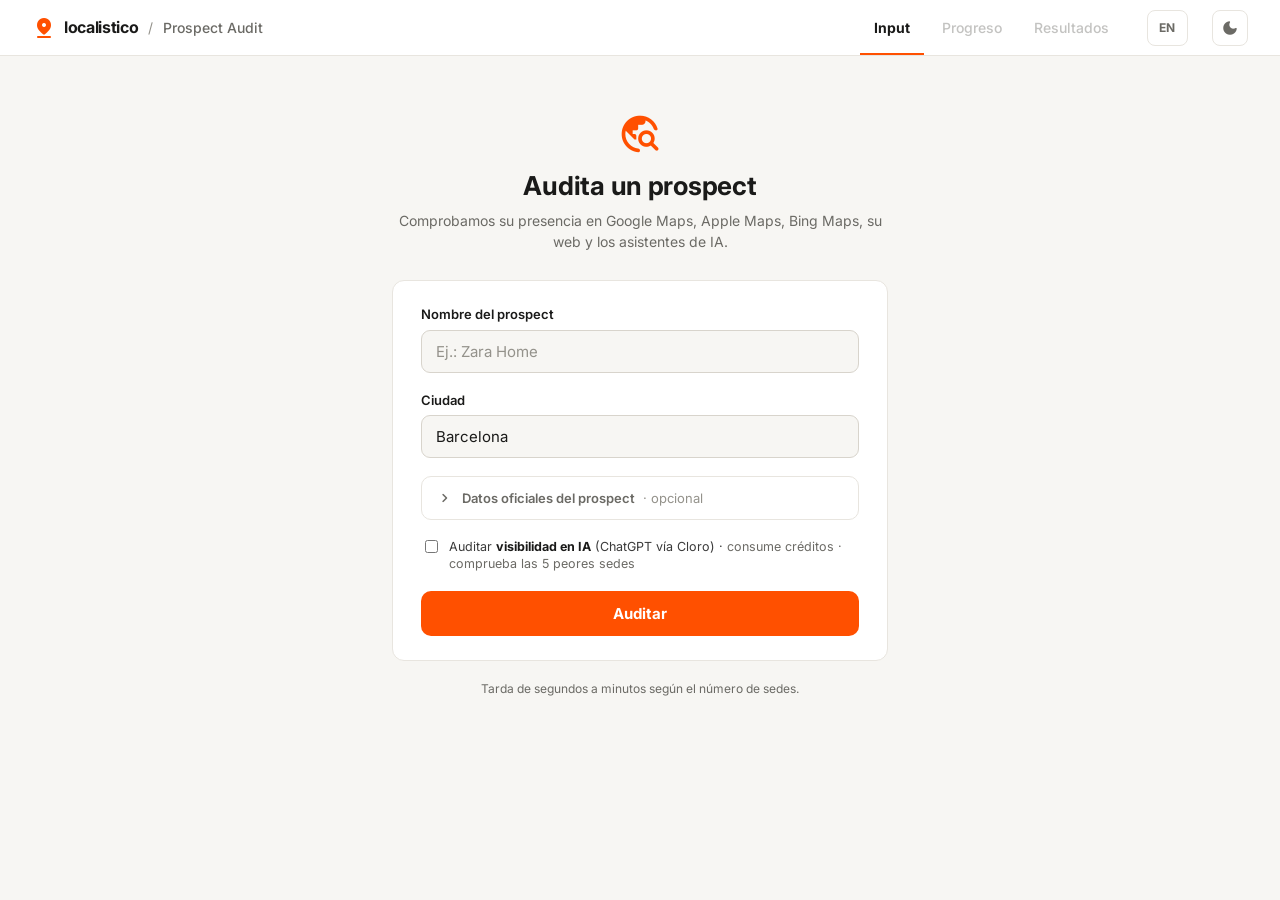
==== commit d8970ae8: "UI: soporte multiidioma (ES/EN) con traducción al inglés Añade un selector de idioma en la cabecera " ====
--- a/public/index.html
+++ b/public/index.html
@@ -1,5 +1,5 @@
 <!DOCTYPE html>
-<html lang="es">
+<html lang="es" id="html-root">
 <head>
 <meta charset="utf-8">
 <meta name="viewport" content="width=device-width, initial-scale=1">
@@ -89,62 +89,63 @@
     <span class="sub">Prospect Audit</span>
   </div>
   <nav class="nav" id="nav">
-    <button data-screen="input" onclick="showScreen('input')">Input</button>
-    <button data-screen="progress" id="nav-progress" onclick="showScreen('progress')" disabled>Progreso</button>
-    <button data-screen="results" id="nav-results" onclick="showScreen('results')" disabled>Resultados</button>
+    <button data-screen="input" onclick="showScreen('input')" data-i18n="nav_input">Input</button>
+    <button data-screen="progress" id="nav-progress" onclick="showScreen('progress')" disabled data-i18n="nav_progress">Progreso</button>
+    <button data-screen="results" id="nav-results" onclick="showScreen('results')" disabled data-i18n="nav_results">Resultados</button>
   </nav>
-  <button class="theme-btn" title="Cambiar tema" onclick="toggleTheme()"><span class="msr" id="theme-icon" style="font-size: 18px;">dark_mode</span></button>
+  <button class="theme-btn" id="lang-btn" onclick="toggleLang()" title="English / Español" style="width:auto; padding:0 11px; font-size:12px; font-weight:700; letter-spacing:.05em;">EN</button>
+  <button class="theme-btn" data-i18n-title="title_theme" onclick="toggleTheme()"><span class="msr" id="theme-icon" style="font-size: 18px;">dark_mode</span></button>
 </header>
 
 <!-- ══════════ INPUT ══════════ -->
 <main class="narrow" id="screen-input" style="display:none;">
   <div style="text-align:center; margin-bottom:8px;">
     <span class="msr" style="color:var(--acc); font-size:44px;">travel_explore</span>
-    <h1 style="font-size:26px; margin:12px 0 6px;">Audita un prospect</h1>
-    <p class="muted" style="margin:0; line-height:1.5;">Comprobamos su presencia en Google Maps, Apple Maps, Bing Maps, su web y los asistentes de IA.</p>
+    <h1 style="font-size:26px; margin:12px 0 6px;" data-i18n="input_title">Audita un prospect</h1>
+    <p class="muted" style="margin:0; line-height:1.5;" data-i18n="input_subtitle">Comprobamos su presencia en Google Maps, Apple Maps, Bing Maps, su web y los asistentes de IA.</p>
   </div>
   <div class="card pad" style="display:flex; flex-direction:column; gap:18px;">
-    <label class="field">Nombre del prospect
-      <input id="prospect-name" placeholder="Ej.: Zara Home" autofocus>
+    <label class="field"><span data-i18n="input_name_label">Nombre del prospect</span>
+      <input id="prospect-name" data-i18n-placeholder="input_name_placeholder" placeholder="Ej.: Zara Home" autofocus>
     </label>
-    <label class="field">Ciudad
+    <label class="field"><span data-i18n="input_city_label">Ciudad</span>
       <input id="prospect-city" placeholder="Barcelona" value="Barcelona">
     </label>
     <div style="border:1px solid var(--border); border-radius:10px;">
       <button onclick="toggleOfficial()" style="width:100%; display:flex; align-items:center; gap:8px; background:none; border:none; padding:12px 14px; font-size:13px; font-weight:600; color:var(--tx-3); cursor:pointer; text-align:left;">
-        <span class="msr" id="official-chev" style="font-size:18px;">chevron_right</span>Datos oficiales del prospect <span style="font-weight:400; color:var(--faint);">· opcional</span>
+        <span class="msr" id="official-chev" style="font-size:18px;">chevron_right</span><span data-i18n="input_official_label">Datos oficiales del prospect</span> <span style="font-weight:400; color:var(--faint);" data-i18n="input_official_opt">· opcional</span>
       </button>
       <div id="official-box" style="display:none; padding:0 14px 14px; flex-direction:column; gap:10px;">
-        <textarea id="official-urls" class="txt" rows="3" placeholder="URLs del store locator, una por línea…" style="resize:vertical; font-size:13px;"></textarea>
+        <textarea id="official-urls" class="txt" rows="3" data-i18n-placeholder="input_urls_placeholder" placeholder="URLs del store locator, una por línea…" style="resize:vertical; font-size:13px;"></textarea>
         <div style="display:flex; align-items:center; gap:10px; flex-wrap:wrap;">
-          <label class="btn-ghost" style="margin:0; border-style:dashed;"><span class="msr" style="font-size:17px;">upload_file</span>Subir CSV de sedes
+          <label class="btn-ghost" style="margin:0; border-style:dashed;"><span class="msr" style="font-size:17px;">upload_file</span><span data-i18n="input_csv_label">Subir CSV de sedes</span>
             <input id="official-csv" type="file" accept=".csv" style="display:none;" onchange="updateCsvLabel(this)">
           </label>
           <span id="csv-name" class="muted" style="font-size:12px;"></span>
-          <a href="/template_oficial.csv" style="font-size:12.5px;">Plantilla</a>
+          <a href="/template_oficial.csv" style="font-size:12.5px;" data-i18n="input_template">Plantilla</a>
         </div>
-        <input id="official-comment" class="txt" placeholder="Comentario para el equipo (opcional)" style="font-size:13px;">
+        <input id="official-comment" class="txt" data-i18n-placeholder="input_comment_placeholder" placeholder="Comentario para el equipo (opcional)" style="font-size:13px;">
       </div>
     </div>
     <label style="display:flex; align-items:flex-start; gap:8px; font-size:12.5px; color:var(--tx-2); cursor:pointer;">
       <input type="checkbox" id="check-llm" onchange="toggleLlmCat()" style="margin-top:2px; accent-color:var(--acc);">
-      <span>Auditar <strong style="color:var(--tx);">visibilidad en IA</strong> (ChatGPT vía Cloro) · <span class="muted">consume créditos · comprueba las 5 peores sedes</span></span>
+      <span id="llm-label-text">Auditar <strong style="color:var(--tx);">visibilidad en IA</strong> (ChatGPT vía Cloro) · <span class="muted">consume créditos · comprueba las 5 peores sedes</span></span>
     </label>
     <div id="llm-cat-wrap" style="display:none; margin-left:26px; flex-direction:column; gap:4px;">
-      <input id="llm-category" class="txt" placeholder="Categoría para el prompt (ej.: tienda de móviles, proveedor de internet)" style="width:100%; font-size:13px;">
-      <div class="muted" style="font-size:11.5px;">Opcional. Se usa tal cual en el prompt de IA; si lo dejas vacío se infiere de Google Places.</div>
+      <input id="llm-category" class="txt" data-i18n-placeholder="input_cat_placeholder" placeholder="Categoría para el prompt (ej.: tienda de móviles, proveedor de internet)" style="width:100%; font-size:13px;">
+      <div class="muted" style="font-size:11.5px;" data-i18n="input_cat_hint">Opcional. Se usa tal cual en el prompt de IA; si lo dejas vacío se infiere de Google Places.</div>
     </div>
     <div id="cost-line" class="muted" style="display:none; font-size:12px; align-items:center; gap:6px;">
       <span class="msr" style="font-size:15px;">payments</span><span id="cost-text"></span>
     </div>
-    <button class="btn-acc" id="audit-btn" onclick="startAudit()" style="padding:13px; font-size:15px; font-weight:700;">Auditar</button>
+    <button class="btn-acc" id="audit-btn" onclick="startAudit()" style="padding:13px; font-size:15px; font-weight:700;" data-i18n="input_btn">Auditar</button>
   </div>
-  <p class="muted" style="font-size:12px; text-align:center; margin:0;">Tarda de segundos a minutos según el número de sedes.</p>
+  <p class="muted" style="font-size:12px; text-align:center; margin:0;" data-i18n="input_hint">Tarda de segundos a minutos según el número de sedes.</p>
 
   <div class="card" id="recent-card" style="padding:16px 20px; display:none;">
     <div style="display:flex; align-items:center; gap:10px; margin-bottom:6px;">
-      <span style="font-size:12px; font-weight:600; letter-spacing:.04em; text-transform:uppercase; color:var(--tx-3);">Auditorías recientes</span>
-      <button onclick="clearCache()" title="Vacía la caché de reseñas/enriquecimiento/IA para que el próximo análisis se haga desde cero" style="margin-left:auto; background:none; border:none; color:var(--tx-3); font-size:12px; cursor:pointer; display:inline-flex; align-items:center; gap:4px;"><span class="msr" style="font-size:14px;">mop</span>Vaciar caché</button>
+      <span style="font-size:12px; font-weight:600; letter-spacing:.04em; text-transform:uppercase; color:var(--tx-3);" data-i18n="recent_title">Auditorías recientes</span>
+      <button onclick="clearCache()" id="clear-cache-btn" style="margin-left:auto; background:none; border:none; color:var(--tx-3); font-size:12px; cursor:pointer; display:inline-flex; align-items:center; gap:4px;"><span class="msr" style="font-size:14px;">mop</span><span data-i18n="recent_clear">Vaciar caché</span></button>
     </div>
     <div id="recent-list"></div>
   </div>
@@ -154,20 +155,20 @@
 <main class="narrow" id="screen-progress" style="display:none; max-width:640px;">
   <div style="text-align:center;">
     <h1 style="font-size:24px; margin:0 0 6px;" id="progress-title">Auditando</h1>
-    <p class="muted" id="progress-eyebrow" style="margin:0;">Puedes dejar esta pestaña abierta; la auditoría corre en segundo plano.</p>
+    <p class="muted" id="progress-eyebrow" style="margin:0;"></p>
   </div>
   <div class="card pad" style="display:flex; flex-direction:column; gap:18px;">
     <div style="height:6px; border-radius:999px; background:var(--surface-2); overflow:hidden;"><div id="progress-bar" style="height:100%; width:0%; border-radius:999px; background:var(--acc); transition:width .4s;"></div></div>
     <div id="progress-steps" style="display:flex; gap:10px; flex-wrap:wrap;"></div>
     <div style="border-top:1px solid var(--border); padding-top:14px;">
-      <button onclick="toggleLog()" style="display:flex; align-items:center; gap:6px; border:none; background:transparent; padding:0; cursor:pointer; font-size:13px; font-weight:600; color:var(--tx-3);"><span class="msr" id="log-chev" style="font-size:17px;">expand_more</span>Log de progreso</button>
+      <button onclick="toggleLog()" style="display:flex; align-items:center; gap:6px; border:none; background:transparent; padding:0; cursor:pointer; font-size:13px; font-weight:600; color:var(--tx-3);"><span class="msr" id="log-chev" style="font-size:17px;">expand_more</span><span data-i18n="progress_log_label">Log de progreso</span></button>
       <div id="log-wrap" style="margin-top:10px; background:var(--code-bg); border-radius:10px; padding:12px 16px; font-family:ui-monospace, SFMono-Regular, Menlo, monospace; font-size:12px; color:var(--tx-3); display:flex; flex-direction:column; gap:4px; max-height:200px; overflow:auto;">
         <div id="progress-log" style="display:flex; flex-direction:column; gap:4px;"></div>
       </div>
     </div>
     <div id="progress-actions" style="display:flex; gap:8px;">
-      <button class="btn-acc" id="partial-btn" onclick="showScreen('results')" style="flex:1;" disabled>Ver resultados</button>
-      <button class="btn-ghost" id="cancel-btn" onclick="cancelAudit()">Cancelar</button>
+      <button class="btn-acc" id="partial-btn" onclick="showScreen('results')" style="flex:1;" disabled data-i18n="progress_view_btn">Ver resultados</button>
+      <button class="btn-ghost" id="cancel-btn" onclick="cancelAudit()" data-i18n="progress_cancel_btn">Cancelar</button>
     </div>
   </div>
 </main>
@@ -177,10 +178,10 @@
   <div style="display:flex; align-items:center; gap:14px; flex-wrap:wrap;">
     <span class="msr" style="color:var(--ok); font-size:26px;">check_circle</span>
     <div>
-      <div style="font-size:20px; font-weight:700; color:var(--tx);" id="results-eyebrow">Auditoría completada</div>
+      <div style="font-size:20px; font-weight:700; color:var(--tx);" id="results-eyebrow">—</div>
       <div class="muted" id="results-title" style="margin-top:2px;">—</div>
     </div>
-    <button class="btn-acc" id="pdf-btn" onclick="exportPDF()" style="margin-left:auto;"><span class="msr" style="font-size:18px;">picture_as_pdf</span>Exportar informe PDF</button>
+    <button class="btn-acc" id="pdf-btn" onclick="exportPDF()" style="margin-left:auto;"><span class="msr" style="font-size:18px;">picture_as_pdf</span><span id="pdf-btn-text" data-i18n="results_pdf_btn">Exportar informe PDF</span></button>
   </div>
 
   <!-- Resumen (2 columnas) -->
@@ -193,7 +194,7 @@
         </svg>
         <div style="position:absolute; inset:0; display:flex; flex-direction:column; align-items:center; justify-content:center;">
           <div id="score-num" style="font-size:44px; font-weight:700; letter-spacing:-0.03em; line-height:1; color:var(--tx);">—</div>
-          <div class="muted" style="font-size:12px; margin-top:2px;">de 100</div>
+          <div class="muted" style="font-size:12px; margin-top:2px;" data-i18n="results_score_of">de 100</div>
         </div>
       </div>
       <div style="font-weight:600; color:var(--tx);">Local Presence Score</div>
@@ -213,27 +214,19 @@
   <!-- Sedes -->
   <section class="card" style="overflow:hidden;">
     <div style="display:flex; align-items:center; gap:12px; padding:18px 24px; flex-wrap:wrap;">
-      <span class="card-title">Sedes auditadas</span>
+      <span class="card-title" data-i18n="results_venues_title">Sedes auditadas</span>
       <span class="muted" id="venues-subtitle" style="font-size:13px;"></span>
       <div style="margin-left:auto; display:flex; align-items:center; gap:8px; border:1px solid var(--border); border-radius:8px; padding:7px 12px; color:var(--faint);">
         <span class="msr" style="font-size:17px;">search</span>
-        <input id="venue-search" placeholder="Buscar sede…" oninput="renderVenues()" style="border:none; outline:none; background:transparent; color:var(--tx); font-size:13px; width:150px;">
+        <input id="venue-search" data-i18n-placeholder="results_search_placeholder" placeholder="Buscar sede…" oninput="renderVenues()" style="border:none; outline:none; background:transparent; color:var(--tx); font-size:13px; width:150px;">
       </div>
     </div>
     <div style="overflow-x:auto;"><div style="min-width:960px;">
       <div style="display:grid; grid-template-columns:70px minmax(200px,1.2fr) minmax(170px,1fr) 150px 130px 76px; gap:14px; padding:8px 24px; border-bottom:1px solid var(--border); font-size:11px; font-weight:600; letter-spacing:.06em; text-transform:uppercase; color:var(--faint);">
-        <span>Score</span><span>Sede</span><span>Qué falla</span><span>Reputación</span><span>Comprobar en</span><span></span>
+        <span data-i18n="col_score">Score</span><span data-i18n="col_venue">Sede</span><span data-i18n="col_issues">Qué falla</span><span data-i18n="col_reputation">Reputación</span><span data-i18n="col_check">Comprobar en</span><span></span>
       </div>
       <div id="venues-body"></div>
     </div></div>
-
-    <button id="ghost-toggle" onclick="toggleGhost()" style="width:100%; display:none; align-items:center; gap:10px; padding:14px 24px; border:none; border-top:1px solid var(--border); background:none; cursor:pointer; font-size:13px; color:var(--tx-2); text-align:left;">
-      <span class="msr" style="color:var(--warn); font-size:18px;">help</span>
-      <span id="ghost-label" style="font-weight:600; color:var(--tx);"></span>
-      <span class="muted">sin ficha en Google — no auditadas (posibles duplicados o bajas)</span>
-      <span style="margin-left:auto; font-size:13px; font-weight:600; color:var(--acc);" id="ghost-action">Mostrar</span>
-    </button>
-    <div id="ghost-body" style="display:none; border-top:1px solid var(--border);"></div>
   </section>
 
   <div style="font-size:13px; color:var(--tx-3); padding:0 4px;"><span id="discarded-count"></span></div>
@@ -241,7 +234,7 @@
   <!-- Datos crudos por fuente (pestañas) -->
   <section class="card" id="raw-card" style="overflow:hidden;">
     <div style="display:flex; align-items:center; gap:16px; padding:16px 24px 0; flex-wrap:wrap;">
-      <span class="card-title">Ver datos crudos por fuente</span>
+      <span class="card-title" data-i18n="results_raw_title">Ver datos crudos por fuente</span>
       <div id="raw-tabs" style="display:flex; gap:2px; margin-left:auto; flex-wrap:wrap;"></div>
     </div>
     <div style="overflow-x:auto;"><div id="raw-body" style="min-width:760px; padding:14px 24px 20px;"></div></div>
@@ -249,15 +242,250 @@
 </main>
 
 <script>
+/* ═══════════════ i18n ═══════════════ */
+var LANGS = {
+  es: {
+    nav_input: 'Input', nav_progress: 'Progreso', nav_results: 'Resultados',
+    title_theme: 'Cambiar tema',
+    input_title: 'Audita un prospect',
+    input_subtitle: 'Comprobamos su presencia en Google Maps, Apple Maps, Bing Maps, su web y los asistentes de IA.',
+    input_name_label: 'Nombre del prospect', input_name_placeholder: 'Ej.: Zara Home',
+    input_city_label: 'Ciudad',
+    input_official_label: 'Datos oficiales del prospect', input_official_opt: '· opcional',
+    input_urls_placeholder: 'URLs del store locator, una por línea…',
+    input_csv_label: 'Subir CSV de sedes', input_template: 'Plantilla',
+    input_comment_placeholder: 'Comentario para el equipo (opcional)',
+    input_cat_placeholder: 'Categoría para el prompt (ej.: tienda de móviles, proveedor de internet)',
+    input_cat_hint: 'Opcional. Se usa tal cual en el prompt de IA; si lo dejas vacío se infiere de Google Places.',
+    input_btn: 'Auditar',
+    input_hint: 'Tarda de segundos a minutos según el número de sedes.',
+    llm_label_html: 'Auditar <strong style="color:var(--tx);">visibilidad en IA</strong> (ChatGPT vía Cloro) · <span class="muted">consume créditos · comprueba las 5 peores sedes</span>',
+    recent_title: 'Auditorías recientes', recent_clear: 'Vaciar caché',
+    recent_clear_title: 'Vacía la caché de reseñas/enriquecimiento/IA para que el próximo análisis se haga desde cero',
+    recent_delete_title: 'Borrar auditoría y limpiar su caché',
+    progress_log_label: 'Log de progreso', progress_view_btn: 'Ver resultados', progress_cancel_btn: 'Cancelar',
+    results_done: 'Auditoría completada', results_pdf_btn: 'Exportar informe PDF',
+    results_score_of: 'de 100', results_venues_title: 'Sedes auditadas',
+    results_search_placeholder: 'Buscar sede…', results_raw_title: 'Ver datos crudos por fuente',
+    col_score: 'Score', col_venue: 'Sede', col_issues: 'Qué falla',
+    col_reputation: 'Reputación', col_check: 'Comprobar en',
+    step_pending: 'en cola', step_running: 'analizando…', step_done: 'completado',
+    step_error: 'error', step_skipped: 'omitido', step_n_venues: '{n} sedes',
+    summary_desc: 'Auditadas las <strong style="color:var(--tx);">{n} sedes</strong> con ficha en Google Maps (fuente de referencia): <strong style="color:var(--warn);">{inconsistent} con datos distintos</strong> en Apple o Bing y <strong style="color:var(--bad);">{missing} faltan</strong> en alguna plataforma.',
+    summary_inconsistent: 'con datos distintos entre plataformas',
+    summary_missing: 'faltan en alguna plataforma', summary_reply_rate: 'reseñas respondidas',
+    venues_subtitle: '{n} con ficha en Google · de peor a mejor · clic en una fila para el detalle',
+    venues_no_match: 'Sin sedes que coincidan.', venues_no_issues: 'Sin problemas detectados',
+    venues_discarded: '· {n} sede(s) descartadas del informe',
+    detail_name: 'Nombre', detail_address: 'Dirección', detail_phone: 'Teléfono',
+    detail_website: 'Web', detail_hours: 'Horario', detail_links: 'Links',
+    detail_sheet: 'Ficha', detail_open: 'Abrir', detail_search: 'Buscar',
+    detail_ref: 'Google · ref.', detail_apple: 'Apple', detail_bing: 'Bing', detail_official: 'Web oficial',
+    detail_comment_placeholder: 'Comentario para el informe (ej.: confirmado por teléfono, esta sede cerró en marzo)…',
+    detail_save: 'Guardar',
+    raw_tab_official: 'Oficial', raw_no_data: 'No se aportaron datos de esta fuente en esta auditoría.',
+    raw_col_name: 'Nombre', raw_col_address: 'Dirección', raw_col_phone: 'Teléfono',
+    raw_col_website: 'Web', raw_col_rating: 'Rating', raw_col_reviews: 'Reseñas',
+    raw_col_hours: 'Horarios', raw_col_sheet: 'Ficha', raw_open: 'Abrir',
+    locator_title: 'Store locator y store pages', locator_no_data_title: 'Store locator y datos oficiales',
+    locator_no_data_badge: 'Sin datos',
+    locator_no_data_desc: 'No se analizó ningún store locator. Si tienes las sedes en un CSV, súbelo para compararlas con Google, Apple y Bing.',
+    locator_optimized: 'Optimizado', locator_not_optimized: 'No optimizado',
+    locator_no_analyzable: 'No se puede analizar',
+    locator_comment_placeholder: 'Nota sobre el store locator para el informe (opcional)…',
+    locator_save_note: 'Guardar nota',
+    locator_csv_hint: '¿El locator no da datos? Sube un CSV de sedes para comparar:',
+    locator_csv_btn: 'Subir CSV', locator_template: 'Plantilla',
+    locator_csv_hint2: '(plantilla simple o export de Localistico)',
+    locator_csv_venues: '✓ {n} sede(s) con datos oficiales',
+    llm_title: 'Visibilidad en IA · Visibility Index',
+    llm_appears: 'Aparece en {hits} de {total} comprobaciones',
+    llm_category_hint: 'categoría del perfil de Google + zona · resultado por sede en su fila (chip IA)',
+    llm_others_note: 'también auditables bajo demanda',
+    llm_info: 'Esto es solo una muestra. El Visibility Index completo se basa en decenas de prompts y repeticiones por sede y categoría, para medir consistencia y obtener un resultado determinista.',
+    llm_appears_count: 'aparece en {hits} de {total} repeticiones',
+    llm_ondemand: 'Analizar visibilidad IA', llm_ondemand_loading: 'Analizando IA…',
+    links_ondemand: 'Analizar action links', links_ondemand_loading: 'Analizando links…',
+    btn_save_ok: 'Guardada ✓', btn_save_venue_ok: 'Guardado ✓',
+    btn_save_error: 'Error', btn_save_no_history: 'Sin histórico',
+    btn_discard_title: 'Excluir del informe', btn_restore_title: 'Reincluir',
+    pdf_generating: 'Generando…', pdf_error: 'Error generando el PDF: ',
+    pdf_no_audit: 'Primero ejecuta una auditoría.',
+    pdf_filename: 'auditoria_{name}.pdf',
+    audit_progress_eyebrow: 'Puedes dejar esta pestaña abierta; la auditoría corre en segundo plano.',
+    audit_cancelled: 'Auditoría cancelada.',
+    audit_job_not_found: 'job no encontrado',
+    audit_connection_lost: 'Conexión perdida, reintentando… ({n}/{max})',
+    audit_connection_error: 'sin conexión con el servidor; recarga y reintenta.',
+    confirm_delete_audit: '¿Borrar la auditoría de "{name}"? Se elimina del histórico y se limpia su caché (un re-análisis partirá de cero).',
+    confirm_clear_cache: '¿Vaciar toda la caché de análisis (reseñas, enriquecimiento, IA)? El próximo análisis de cualquier prospect se hará desde cero (más lento y con coste).',
+    csv_merged: 'CSV fusionado: {matched} sede(s) emparejada(s)',
+    csv_unmatched: ' · {n} fila(s) sin match', csv_errors: ' · {n} fila(s) inválida(s)',
+    csv_not_persisted: ' · ⚠ no persistido (sin histórico)', csv_error: 'Error subiendo el CSV: ',
+    cost_max: 'Coste máximo estimado: {total}',
+    cost_llm: ' (incl. {delta} visibilidad IA)',
+    cost_max_venues: ' · máx. {n} sedes; menos = más barato',
+    reltime_today: 'hoy', reltime_yesterday: 'ayer', reltime_days: 'hace {n} días',
+    recent_meta_venues: '{n} sedes',
+    open_audit_error: 'No se pudo abrir esa auditoría.',
+    llm_no_history: 'Sin histórico: no se puede analizar bajo demanda.',
+    llm_error: 'No se pudo analizar la visibilidad en IA: ',
+    links_error: 'No se pudieron analizar los action links: ',
+    llm_hit_title: 'ChatGPT: aparece en {hits} de {total} repeticiones — abre la fila para el detalle',
+    source_google: 'Google Maps', source_apple: 'Apple Maps', source_azure: 'Bing Maps',
+    source_official: 'Datos oficiales', source_llm: 'Visibilidad IA',
+    plat_ok: ' — correcto', plat_issue: ' — con errores', plat_off: ' — no encontrada',
+    no_data_field: 'Sin dato', not_found_field: 'No encontrada',
+    locale_num: 'es-ES', locale_date: 'es-ES'
+  },
+  en: {
+    nav_input: 'Input', nav_progress: 'Progress', nav_results: 'Results',
+    title_theme: 'Toggle theme',
+    input_title: 'Audit a prospect',
+    input_subtitle: 'We check their presence on Google Maps, Apple Maps, Bing Maps, their website and AI assistants.',
+    input_name_label: 'Prospect name', input_name_placeholder: 'E.g.: Zara Home',
+    input_city_label: 'City',
+    input_official_label: 'Official prospect data', input_official_opt: '· optional',
+    input_urls_placeholder: 'Store locator URLs, one per line…',
+    input_csv_label: 'Upload locations CSV', input_template: 'Template',
+    input_comment_placeholder: 'Team comment (optional)',
+    input_cat_placeholder: 'Category for the prompt (e.g.: mobile store, internet provider)',
+    input_cat_hint: 'Optional. Used verbatim in the AI prompt; if left blank it is inferred from Google Places.',
+    input_btn: 'Audit',
+    input_hint: 'Takes seconds to minutes depending on the number of venues.',
+    llm_label_html: 'Audit <strong style="color:var(--tx);">AI visibility</strong> (ChatGPT via Cloro) · <span class="muted">uses credits · checks the 5 worst venues</span>',
+    recent_title: 'Recent audits', recent_clear: 'Clear cache',
+    recent_clear_title: 'Clears the review/enrichment/AI cache so the next analysis starts from scratch',
+    recent_delete_title: 'Delete audit and clear its cache',
+    progress_log_label: 'Progress log', progress_view_btn: 'View results', progress_cancel_btn: 'Cancel',
+    results_done: 'Audit completed', results_pdf_btn: 'Export PDF report',
+    results_score_of: 'out of 100', results_venues_title: 'Audited venues',
+    results_search_placeholder: 'Search venue…', results_raw_title: 'View raw data by source',
+    col_score: 'Score', col_venue: 'Venue', col_issues: 'Issues',
+    col_reputation: 'Reputation', col_check: 'Check on',
+    step_pending: 'queued', step_running: 'analyzing…', step_done: 'completed',
+    step_error: 'error', step_skipped: 'skipped', step_n_venues: '{n} venues',
+    summary_desc: 'Audited <strong style="color:var(--tx);">{n} venues</strong> with a Google Maps listing (reference source): <strong style="color:var(--warn);">{inconsistent} with different data</strong> on Apple or Bing and <strong style="color:var(--bad);">{missing} missing</strong> from some platform.',
+    summary_inconsistent: 'with different data across platforms',
+    summary_missing: 'missing from some platform', summary_reply_rate: 'reviews replied',
+    venues_subtitle: '{n} with Google listing · worst to best · click a row for details',
+    venues_no_match: 'No matching venues.', venues_no_issues: 'No issues detected',
+    venues_discarded: '· {n} venue(s) excluded from report',
+    detail_name: 'Name', detail_address: 'Address', detail_phone: 'Phone',
+    detail_website: 'Website', detail_hours: 'Hours', detail_links: 'Links',
+    detail_sheet: 'Listing', detail_open: 'Open', detail_search: 'Search',
+    detail_ref: 'Google · ref.', detail_apple: 'Apple', detail_bing: 'Bing', detail_official: 'Official website',
+    detail_comment_placeholder: 'Comment for the report (e.g.: confirmed by phone, this venue closed in March)…',
+    detail_save: 'Save',
+    raw_tab_official: 'Official', raw_no_data: 'No data was provided from this source in this audit.',
+    raw_col_name: 'Name', raw_col_address: 'Address', raw_col_phone: 'Phone',
+    raw_col_website: 'Website', raw_col_rating: 'Rating', raw_col_reviews: 'Reviews',
+    raw_col_hours: 'Hours', raw_col_sheet: 'Listing', raw_open: 'Open',
+    locator_title: 'Store locator & store pages', locator_no_data_title: 'Store locator & official data',
+    locator_no_data_badge: 'No data',
+    locator_no_data_desc: 'No store locator was analyzed. If you have the venues in a CSV, upload it to compare them with Google, Apple and Bing.',
+    locator_optimized: 'Optimized', locator_not_optimized: 'Not optimized',
+    locator_no_analyzable: 'Cannot be analyzed',
+    locator_comment_placeholder: 'Note about the store locator for the report (optional)…',
+    locator_save_note: 'Save note',
+    locator_csv_hint: 'Locator not giving data? Upload a locations CSV to compare:',
+    locator_csv_btn: 'Upload CSV', locator_template: 'Template',
+    locator_csv_hint2: '(simple template or Localistico export)',
+    locator_csv_venues: '✓ {n} venue(s) with official data',
+    llm_title: 'AI Visibility · Visibility Index',
+    llm_appears: 'Appears in {hits} of {total} checks',
+    llm_category_hint: 'Google profile category + area · result per venue in its row (AI chip)',
+    llm_others_note: 'also auditable on demand',
+    llm_info: 'This is just a sample. The full Visibility Index is based on dozens of prompts and repetitions per venue and category, to measure consistency and obtain a deterministic result.',
+    llm_appears_count: 'appears in {hits} of {total} repetitions',
+    llm_ondemand: 'Analyze AI visibility', llm_ondemand_loading: 'Analyzing AI…',
+    links_ondemand: 'Analyze action links', links_ondemand_loading: 'Analyzing links…',
+    btn_save_ok: 'Saved ✓', btn_save_venue_ok: 'Saved ✓',
+    btn_save_error: 'Error', btn_save_no_history: 'No history',
+    btn_discard_title: 'Exclude from report', btn_restore_title: 'Re-include',
+    pdf_generating: 'Generating…', pdf_error: 'Error generating PDF: ',
+    pdf_no_audit: 'Run an audit first.',
+    pdf_filename: 'audit_{name}.pdf',
+    audit_progress_eyebrow: 'You can leave this tab open; the audit runs in the background.',
+    audit_cancelled: 'Audit cancelled.',
+    audit_job_not_found: 'job not found',
+    audit_connection_lost: 'Connection lost, retrying… ({n}/{max})',
+    audit_connection_error: 'no server connection; reload and retry.',
+    confirm_delete_audit: 'Delete the audit for "{name}"? It will be removed from history and its cache cleared (re-analysis will start from scratch).',
+    confirm_clear_cache: 'Clear all analysis cache (reviews, enrichment, AI)? The next analysis of any prospect will start from scratch (slower and with cost).',
+    csv_merged: 'CSV merged: {matched} venue(s) matched',
+    csv_unmatched: ' · {n} row(s) unmatched', csv_errors: ' · {n} invalid row(s)',
+    csv_not_persisted: ' · ⚠ not persisted (no history)', csv_error: 'Error uploading CSV: ',
+    cost_max: 'Estimated maximum cost: {total}',
+    cost_llm: ' (incl. {delta} AI visibility)',
+    cost_max_venues: ' · max. {n} venues; fewer = cheaper',
+    reltime_today: 'today', reltime_yesterday: 'yesterday', reltime_days: '{n} days ago',
+    recent_meta_venues: '{n} venues',
+    open_audit_error: 'Could not open that audit.',
+    llm_no_history: 'No history: cannot analyze on demand.',
+    llm_error: 'Could not analyze AI visibility: ',
+    links_error: 'Could not analyze action links: ',
+    llm_hit_title: 'ChatGPT: appears in {hits} of {total} repetitions — open the row for details',
+    source_google: 'Google Maps', source_apple: 'Apple Maps', source_azure: 'Bing Maps',
+    source_official: 'Official data', source_llm: 'AI Visibility',
+    plat_ok: ' — correct', plat_issue: ' — with issues', plat_off: ' — not found',
+    no_data_field: 'No data', not_found_field: 'Not found',
+    locale_num: 'en-US', locale_date: 'en-US'
+  }
+};
+
+var currentLang = 'es';
+(function initLang() {
+  try { var s = localStorage.getItem('pa-lang'); if (s === 'en' || s === 'es') currentLang = s; } catch (e) {}
+})();
+
+function t(key, vars) {
+  var str = (LANGS[currentLang] || LANGS.es)[key];
+  if (str == null) str = (LANGS.es)[key] || key;
+  if (vars) Object.keys(vars).forEach(function(k) { str = str.split('{' + k + '}').join(vars[k]); });
+  return str;
+}
+
+function applyI18n() {
+  document.getElementById('html-root').setAttribute('lang', currentLang);
+  document.getElementById('lang-btn').textContent = currentLang === 'es' ? 'EN' : 'ES';
+  document.querySelectorAll('[data-i18n]').forEach(function(el) {
+    el.textContent = t(el.getAttribute('data-i18n'));
+  });
+  document.querySelectorAll('[data-i18n-placeholder]').forEach(function(el) {
+    el.placeholder = t(el.getAttribute('data-i18n-placeholder'));
+  });
+  document.querySelectorAll('[data-i18n-title]').forEach(function(el) {
+    el.title = t(el.getAttribute('data-i18n-title'));
+  });
+  // Special: LLM checkbox label contains HTML
+  var llmLbl = document.getElementById('llm-label-text');
+  if (llmLbl) llmLbl.innerHTML = t('llm_label_html');
+  // Clear cache button title
+  var ccBtn = document.getElementById('clear-cache-btn');
+  if (ccBtn) ccBtn.title = t('recent_clear_title');
+  // PDF button (has icon + text span)
+  var pdfTxt = document.getElementById('pdf-btn-text');
+  if (pdfTxt) pdfTxt.textContent = t('results_pdf_btn');
+  // Re-render dynamic sections if results are shown
+  if (lastResult) { renderVenues(); renderRawTabs(); updateSummary(); }
+}
+
+function toggleLang() {
+  currentLang = currentLang === 'es' ? 'en' : 'es';
+  try { localStorage.setItem('pa-lang', currentLang); } catch (e) {}
+  applyI18n();
+}
+
 /* ═══════════════ estado ═══════════════ */
 var lastResult = null;
 var lastQuery = { name: '', city: '' };
 var deletedClusterIds = {};
 var openVenueId = null;
-var ghostOpen = false, rawTab = 'google';
+var rawTab = 'google';
 var currentJobId = null;
-var lastAuditId = null;          // id en el histórico para persistir comentarios
-var officialCommentEdit = '';    // nota del store locator (editable en resultados)
+var lastAuditId = null;
+var officialCommentEdit = '';
 
 /* ═══════════════ tema ═══════════════ */
 (function initTheme() {
@@ -293,7 +521,7 @@
 function esc(s) { return (s == null ? '' : String(s)).replace(/[&<>"']/g, function(c) {
   return { '&': '&amp;', '<': '&lt;', '>': '&gt;', '"': '&quot;', "'": '&#39;' }[c]; }); }
 function safeHref(u) { u = u || ''; return /^https?:\/\//i.test(u) ? u : '#'; }
-function fmtNum(n) { return (n == null) ? '—' : Number(n).toLocaleString('es-ES'); }
+function fmtNum(n) { return (n == null) ? '—' : Number(n).toLocaleString(t('locale_num')); }
 var SEV_COLOR = { critico: ['var(--bad)', 'var(--bad-soft)'], alto: ['var(--warn)', 'var(--warn-soft)'],
                   medio: ['var(--warn)', 'var(--warn-soft)'], ok: ['var(--ok)', 'var(--ok-soft)'],
                   sin_datos: ['var(--tx-3)', 'var(--surface-2)'] };
@@ -307,17 +535,19 @@
 }
 function replyRateDisplay(rr) { if (!rr || rr.value === 'N/D' || rr.value == null) return 'N/D'; return rr.value + '%'; }
 
-/* ── Formateo compacto de horarios: "Lunes: 09:00–21:00; …" → "L–V 9–21, S 9–20, D cerrado" ── */
+/* ── Formateo compacto de horarios ── */
 var DAY_IDX = { lunes:0, martes:1, 'miércoles':2, miercoles:2, jueves:3, viernes:4, 'sábado':5, sabado:5, domingo:6,
   monday:0, tuesday:1, wednesday:2, thursday:3, friday:4, saturday:5, sunday:6 };
-var DAY_ABBR = ['L', 'M', 'X', 'J', 'V', 'S', 'D'];
-function _simplifyTime(t) {
-  var m = t.match(/^(\d{1,2}):(\d{2})$/); if (!m) return t;
+var DAY_ABBR_ES = ['L', 'M', 'X', 'J', 'V', 'S', 'D'];
+var DAY_ABBR_EN = ['M', 'T', 'W', 'T', 'F', 'S', 'S'];
+function getDayAbbr() { return currentLang === 'en' ? DAY_ABBR_EN : DAY_ABBR_ES; }
+function _simplifyTime(t2) {
+  var m = t2.match(/^(\d{1,2}):(\d{2})$/); if (!m) return t2;
   return m[2] === '00' ? String(parseInt(m[1], 10)) : parseInt(m[1], 10) + ':' + m[2];
 }
 function _simplifyRange(r) {
   var low = r.toLowerCase();
-  if (low.indexOf('cerrad') !== -1 || low.indexOf('closed') !== -1) return 'cerrado';
+  if (low.indexOf('cerrad') !== -1 || low.indexOf('closed') !== -1) return currentLang === 'en' ? 'closed' : 'cerrado';
   return r.replace(/\s*[–—-]\s*/g, '–').split(',').map(function(seg) {
     var mm = seg.trim().match(/^(\d{1,2}:\d{2})–(\d{1,2}:\d{2})$/);
     return mm ? _simplifyTime(mm[1]) + '–' + _simplifyTime(mm[2]) : seg.trim();
@@ -327,6 +557,7 @@
   if (!input || (Array.isArray(input) && !input.length)) return '—';
   var lines = Array.isArray(input) ? input.slice() : String(input).split(/;\s*/);
   var byDay = {}, ok = 0;
+  var abbr = getDayAbbr();
   lines.forEach(function(line) {
     var m = String(line).match(/^\s*([A-Za-zÁÉÍÓÚáéíóúñÑ]+)\s*:\s*(.+?)\s*$/);
     if (!m) return;
@@ -334,7 +565,7 @@
     if (idx === undefined) return;
     byDay[idx] = _simplifyRange(m[2]); ok++;
   });
-  if (!ok) return Array.isArray(input) ? input.join('; ') : String(input);  // passthrough si no parsea
+  if (!ok) return Array.isArray(input) ? input.join('; ') : String(input);
   var order = Object.keys(byDay).map(Number).sort(function(a, b) { return a - b; });
   var groups = [], cur = null;
   order.forEach(function(idx) {
@@ -342,7 +573,7 @@
     else { cur = { start: idx, end: idx, range: byDay[idx] }; groups.push(cur); }
   });
   return groups.map(function(g) {
-    var days = g.start === g.end ? DAY_ABBR[g.start] : DAY_ABBR[g.start] + '–' + DAY_ABBR[g.end];
+    var days = g.start === g.end ? abbr[g.start] : abbr[g.start] + '–' + abbr[g.end];
     return days + ' ' + g.range;
   }).join(', ');
 }
@@ -369,15 +600,15 @@
   fetch('/pricing').then(function(r) { return r.json(); })
     .then(function(p) { pricing = p; renderCost(); }).catch(function() {});
 }
-function eur(n) { return '€' + Number(n).toLocaleString('es-ES', { minimumFractionDigits: 2, maximumFractionDigits: 2 }); }
+function eur(n) { return '€' + Number(n).toLocaleString(t('locale_num'), { minimumFractionDigits: 2, maximumFractionDigits: 2 }); }
 function renderCost() {
   if (!pricing) return;
   var line = document.getElementById('cost-line');
   var withLlm = document.getElementById('check-llm').checked;
   var total = pricing.maps_max + (withLlm ? pricing.llm_delta : 0);
-  var txt = 'Coste máximo estimado: ' + eur(total);
-  if (withLlm) txt += ' (incl. ' + eur(pricing.llm_delta) + ' visibilidad IA)';
-  txt += ' · máx. ' + pricing.assumptions.google_max + ' sedes; menos = más barato';
+  var txt = t('cost_max', { total: eur(total) });
+  if (withLlm) txt += t('cost_llm', { delta: eur(pricing.llm_delta) });
+  txt += t('cost_max_venues', { n: pricing.assumptions.google_max });
   document.getElementById('cost-text').textContent = txt;
   line.style.display = 'flex';
 }
@@ -404,24 +635,24 @@
     card.style.display = 'block';
     document.getElementById('recent-list').innerHTML = list.map(function(a) {
       var sc = sevFromScore(a.score); var col = sevColor(sc);
-      var meta = esc(a.city || '') + ' · ' + relTime(a.created_at) + (a.total_locations != null ? ' · ' + a.total_locations + ' sedes' : '');
+      var meta = esc(a.city || '') + ' · ' + relTime(a.created_at) + (a.total_locations != null ? ' · ' + t('step_n_venues', { n: a.total_locations }) : '');
       return '<div style="display:flex; align-items:center; gap:10px; border-top:1px solid var(--border);">' +
         '<button onclick="openAudit(\'' + esc(a.id) + '\')" style="flex:1; display:flex; align-items:center; gap:10px; padding:9px 4px; border:none; background:transparent; cursor:pointer; font-size:13px; text-align:left;">' +
           '<span class="msr" style="font-size:17px; color:var(--acc);">storefront</span>' +
           '<span style="font-weight:600; color:var(--tx);">' + esc(a.name) + '</span>' +
           '<span class="muted">' + meta + '</span>' +
           '<span class="pill" style="margin-left:auto; background:' + col[1] + '; color:' + col[0] + ';">' + (a.score == null ? '—' : a.score) + '</span></button>' +
-        '<button onclick="deleteAudit(\'' + esc(a.id) + '\', \'' + esc(a.name) + '\')" title="Borrar auditoría y limpiar su caché" style="background:none; border:none; color:var(--tx-3); cursor:pointer; padding:6px; display:grid; place-items:center;" onmouseover="this.style.color=\'var(--bad)\'" onmouseout="this.style.color=\'var(--tx-3)\'"><span class="msr" style="font-size:17px;">delete</span></button>' +
+        '<button onclick="deleteAudit(\'' + esc(a.id) + '\', \'' + esc(a.name) + '\')" title="' + t('recent_delete_title') + '" style="background:none; border:none; color:var(--tx-3); cursor:pointer; padding:6px; display:grid; place-items:center;" onmouseover="this.style.color=\'var(--bad)\'" onmouseout="this.style.color=\'var(--tx-3)\'"><span class="msr" style="font-size:17px;">delete</span></button>' +
         '</div>';
     }).join('');
   }).catch(function() {});
 }
 function deleteAudit(id, name) {
-  if (!confirm('¿Borrar la auditoría de "' + name + '"? Se elimina del histórico y se limpia su caché (un re-análisis partirá de cero).')) return;
+  if (!confirm(t('confirm_delete_audit', { name: name }))) return;
   fetch('/audits/' + id, { method: 'DELETE' }).then(function() { loadRecent(); }).catch(function() {});
 }
 function clearCache() {
-  if (!confirm('¿Vaciar toda la caché de análisis (reseñas, enriquecimiento, IA)? El próximo análisis de cualquier prospect se hará desde cero (más lento y con coste).')) return;
+  if (!confirm(t('confirm_clear_cache'))) return;
   fetch('/cache/clear', { method: 'POST' }).catch(function() {});
 }
 function sevFromScore(s) { if (s == null) return 'sin_datos'; if (s < 33) return 'critico'; if (s < 50) return 'alto'; if (s < 70) return 'medio'; return 'ok'; }
@@ -429,8 +660,10 @@
   if (!ts) return '';
   var d = new Date(ts * 1000), now = new Date();
   var days = Math.floor((now - d) / 86400000);
-  if (days <= 0) return 'hoy'; if (days === 1) return 'ayer'; if (days < 7) return 'hace ' + days + ' días';
-  return d.toLocaleDateString('es-ES', { day: 'numeric', month: 'short' });
+  if (days <= 0) return t('reltime_today');
+  if (days === 1) return t('reltime_yesterday');
+  if (days < 7) return t('reltime_days', { n: days });
+  return d.toLocaleDateString(t('locale_date'), { day: 'numeric', month: 'short' });
 }
 
 /* ═══════════════ auditar + progreso ═══════════════ */
@@ -448,8 +681,11 @@
   lastResult = null; deletedClusterIds = {}; openVenueId = null;
 
   document.getElementById('progress-log').innerHTML = '';
-  document.getElementById('progress-title').innerHTML = 'Auditando ' + esc(name) + ' <span style="font-weight:400; color:var(--tx-3);">· ' + esc(city) + '</span>';
-  document.getElementById('progress-eyebrow').textContent = 'Puedes dejar esta pestaña abierta; la auditoría corre en segundo plano.';
+  document.getElementById('progress-title').innerHTML = t('nav_progress').charAt(0).toUpperCase() + t('nav_progress').slice(1).replace('rogreso','') +
+    'Auditando '.replace('Auditando', currentLang === 'en' ? 'Auditing' : 'Auditando') +
+    ' ' + esc(name) + ' <span style="font-weight:400; color:var(--tx-3);">· ' + esc(city) + '</span>';
+  document.getElementById('progress-title').innerHTML = (currentLang === 'en' ? 'Auditing ' : 'Auditando ') + esc(name) + ' <span style="font-weight:400; color:var(--tx-3);">· ' + esc(city) + '</span>';
+  document.getElementById('progress-eyebrow').textContent = t('audit_progress_eyebrow');
   document.getElementById('progress-bar').style.width = '0%';
   document.getElementById('partial-btn').disabled = true;
   document.getElementById('cancel-btn').style.display = '';
@@ -468,12 +704,12 @@
   function tick() {
     fetch('/jobs/' + jobId + '/status?since=' + since)
       .then(function(r) {
-        if (r.status === 404) return r.json().then(function(d) { var e = new Error(d.error || 'job no encontrado'); e.fatal = true; throw e; });
+        if (r.status === 404) return r.json().then(function(d) { var e = new Error(d.error || t('audit_job_not_found')); e.fatal = true; throw e; });
         if (!r.ok) return r.json().then(function(d) { throw new Error(d.error || ('Error ' + r.status)); });
         return r.json();
       })
       .then(function(data) {
-        fails = 0;  // conexión recuperada
+        fails = 0;
         since = data.progress_count;
         if (data.sources) renderSteps(data.sources);
         if (typeof data.percent === 'number') document.getElementById('progress-bar').style.width = data.percent + '%';
@@ -481,20 +717,18 @@
           appendLog(data.progress.map(function(m) { return [nowClock(), m, 'var(--tx-2)']; }));
         }
         if (data.status === 'done') { onDone(data.result); return; }
-        if (data.status === 'cancelled') { document.getElementById('progress-eyebrow').textContent = 'Auditoría cancelada.'; document.getElementById('cancel-btn').style.display = 'none'; return; }
+        if (data.status === 'cancelled') { document.getElementById('progress-eyebrow').textContent = t('audit_cancelled'); document.getElementById('cancel-btn').style.display = 'none'; return; }
         if (data.status === 'error') { appendLog([['—', 'Error: ' + (data.error || 'desconocido'), 'var(--bad)']]); return; }
         setTimeout(tick, intervalMs);
       })
       .catch(function(err) {
-        // Reintenta ante cortes transitorios (reinicio del server / blip de red)
-        // en vez de rendirse al primer fallo. Un 404 (job expirado) es fatal.
         if (err.fatal) { appendLog([['—', 'Error: ' + err.message + ' — recarga y reintenta.', 'var(--bad)']]); return; }
         fails++;
         if (fails <= MAX_FAILS) {
-          appendLog([[nowClock(), 'Conexión perdida, reintentando… (' + fails + '/' + MAX_FAILS + ')', 'var(--warn)']]);
+          appendLog([[nowClock(), t('audit_connection_lost', { n: fails, max: MAX_FAILS }), 'var(--warn)']]);
           setTimeout(tick, Math.min(6000, intervalMs * fails));
         } else {
-          appendLog([['—', 'Error: ' + err.message + ' — sin conexión con el servidor; recarga y reintenta.', 'var(--bad)']]);
+          appendLog([['—', 'Error: ' + err.message + ' — ' + t('audit_connection_error'), 'var(--bad)']]);
         }
       });
   }
@@ -511,25 +745,28 @@
   });
   var wrap = document.getElementById('log-wrap'); wrap.scrollTop = wrap.scrollHeight;
 }
-var SOURCE_LABEL = { google: 'Google Maps', apple: 'Apple Maps', azure: 'Bing Maps', official: 'Datos oficiales', llm: 'Visibilidad IA' };
-var STEP_CARD = {
-  pending: { icon: 'circle', ib: 'var(--surface-2)', ic: 'var(--faint)', status: 'en cola', bg: 'var(--surface)', spin: false },
-  running: { icon: 'progress_activity', ib: 'var(--acc-soft)', ic: 'var(--acc)', status: 'analizando…', bg: 'var(--surface)', spin: true },
-  done: { icon: 'check', ib: 'var(--ok)', ic: '#fff', status: 'completado', bg: 'var(--ok-soft)', spin: false },
-  error: { icon: 'error', ib: 'var(--bad-soft)', ic: 'var(--bad)', status: 'error', bg: 'var(--surface)', spin: false },
-  skipped: { icon: 'remove', ib: 'var(--surface-2)', ic: 'var(--faint)', status: 'omitido', bg: 'var(--surface)', spin: false }
-};
+function sourceLabel(s) {
+  var map = { google: t('source_google'), apple: t('source_apple'), azure: t('source_azure'), official: t('source_official'), llm: t('source_llm') };
+  return map[s] || s;
+}
 function renderSteps(sources) {
+  var stepCard = {
+    pending: { icon: 'circle', ib: 'var(--surface-2)', ic: 'var(--faint)', status: t('step_pending'), bg: 'var(--surface)', spin: false },
+    running: { icon: 'progress_activity', ib: 'var(--acc-soft)', ic: 'var(--acc)', status: t('step_running'), bg: 'var(--surface)', spin: true },
+    done: { icon: 'check', ib: 'var(--ok)', ic: '#fff', status: t('step_done'), bg: 'var(--ok-soft)', spin: false },
+    error: { icon: 'error', ib: 'var(--bad-soft)', ic: 'var(--bad)', status: t('step_error'), bg: 'var(--surface)', spin: false },
+    skipped: { icon: 'remove', ib: 'var(--surface-2)', ic: 'var(--faint)', status: t('step_skipped'), bg: 'var(--surface)', spin: false }
+  };
   var order = ['google', 'apple', 'azure', 'official', 'llm'].filter(function(s) {
     return s !== 'llm' || (sources.llm && sources.llm.state !== 'skipped');
   });
   document.getElementById('progress-steps').innerHTML = order.map(function(s) {
     var st = (sources[s] || { state: 'pending' });
-    var m = STEP_CARD[st.state] || STEP_CARD.pending;
-    var status = (st.state === 'done' && st.count != null) ? (st.count + ' sedes') : m.status;
+    var m = stepCard[st.state] || stepCard.pending;
+    var status = (st.state === 'done' && st.count != null) ? t('step_n_venues', { n: st.count }) : m.status;
     return '<div style="flex:1; min-width:110px; display:flex; flex-direction:column; align-items:center; gap:9px; padding:16px 8px; border:1px solid var(--border); border-radius:10px; background:' + m.bg + ';">' +
       '<span style="display:grid; place-items:center; width:36px; height:36px; border-radius:50%; background:' + m.ib + '; color:' + m.ic + ';"><span class="msr ' + (m.spin ? 'spin' : '') + '" style="font-size:20px;">' + m.icon + '</span></span>' +
-      '<span style="font-weight:600; font-size:13px; color:var(--tx); text-align:center;">' + SOURCE_LABEL[s] + '</span>' +
+      '<span style="font-weight:600; font-size:13px; color:var(--tx); text-align:center;">' + sourceLabel(s) + '</span>' +
       '<span class="muted" style="font-size:11px;">' + esc(status) + '</span></div>';
   }).join('');
 }
@@ -563,23 +800,19 @@
   if (!lastResult || !lastResult.audit) return;
   officialCommentEdit = lastResult.official_comment || '';
 
-  document.getElementById('results-eyebrow').textContent = 'Auditoría completada' + (lastResult._created_rel ? ' · ' + lastResult._created_rel : '');
+  document.getElementById('results-eyebrow').textContent = t('results_done') + (lastResult._created_rel ? ' · ' + lastResult._created_rel : '');
   document.getElementById('results-title').innerHTML = esc(lastQuery.name) + ' <span style="color:var(--faint);">·</span> ' + esc(lastQuery.city);
 
   renderLocator(lastResult.locator_report);
   updateSummary();
   renderVenues();
-  renderGhost();
   renderRawTabs();
   updateDiscardedCount();
 }
 
-// Pinta score + descripción + stats + tarjeta IA desde audit.summary. Se
-// reejecuta al recalcular tras descartar sedes (recomputeSummary).
 function updateSummary() {
   var summary = (lastResult.audit || {}).summary || {};
   var ps = summary.presence_score || {}, score = ps.score;
-  // Gauge (r=64 → circunferencia ≈ 402)
   var circ = 402, dash = (score == null ? 0 : Math.max(0, Math.min(100, score)) / 100 * circ);
   var arc = document.getElementById('score-arc');
   arc.setAttribute('stroke-dasharray', dash.toFixed(0) + ' ' + circ);
@@ -587,15 +820,14 @@
   document.getElementById('score-num').textContent = (score == null ? '—' : score);
 
   var stats = summary.stats || {}, audited = ps.venues_scored || 0;
-  document.getElementById('summary-desc').innerHTML =
-    'Auditadas las <strong style="color:var(--tx);">' + audited + ' sedes</strong> con ficha en Google Maps (fuente de referencia): ' +
-    '<strong style="color:var(--warn);">' + (stats.inconsistent_locations || 0) + ' con datos distintos</strong> en Apple o Bing y ' +
-    '<strong style="color:var(--bad);">' + (stats.missing_some_platform || 0) + ' faltan</strong> en alguna plataforma.';
+  document.getElementById('summary-desc').innerHTML = t('summary_desc', {
+    n: audited, inconsistent: stats.inconsistent_locations || 0, missing: stats.missing_some_platform || 0
+  });
 
   document.getElementById('summary-stats').innerHTML = [
-    [stats.inconsistent_locations != null ? stats.inconsistent_locations + '/' + audited : '—', 'con datos distintos entre plataformas', 'var(--warn)'],
-    [stats.missing_some_platform != null ? stats.missing_some_platform : '—', 'faltan en alguna plataforma', 'var(--ok)'],
-    [stats.reply_rate_overall != null ? stats.reply_rate_overall + '%' : 'N/D', 'reseñas respondidas', 'var(--bad)']
+    [stats.inconsistent_locations != null ? stats.inconsistent_locations + '/' + audited : '—', t('summary_inconsistent'), 'var(--warn)'],
+    [stats.missing_some_platform != null ? stats.missing_some_platform : '—', t('summary_missing'), 'var(--ok)'],
+    [stats.reply_rate_overall != null ? stats.reply_rate_overall + '%' : 'N/D', t('summary_reply_rate'), 'var(--bad)']
   ].map(function(s) {
     return '<div style="border:1px solid var(--border); border-radius:10px; padding:14px 16px;">' +
       '<div style="font-size:26px; font-weight:700; color:' + s[2] + ';">' + s[0] + '</div>' +
@@ -603,15 +835,11 @@
   }).join('');
 
   renderLLM(summary.llm_visibility);
-  // 2 columnas solo si ambas tarjetas están visibles
   var loc = document.getElementById('locator-card'), llmC = document.getElementById('llm-card');
   var shown = (loc.style.display !== 'none' ? 1 : 0) + (llmC.style.display !== 'none' ? 1 : 0);
   document.getElementById('cards-2col').style.gridTemplateColumns = shown === 2 ? '1fr 1fr' : '1fr';
 }
 
-// Recalcula el resumen en el servidor (scoring + agregado IA) con las sedes
-// descartadas fuera, para que score/stats/IA no queden obsoletos. Ignora
-// respuestas atrasadas si el usuario descarta varias seguidas.
 var _recomputeSeq = 0;
 function recomputeSummary() {
   if (!lastResult || !lastResult.audit) return;
@@ -621,7 +849,7 @@
     body: JSON.stringify({ audit: lastResult.audit, deleted_cluster_ids: Object.keys(deletedClusterIds), row_comments: commentEdits })
   }).then(function(r) { return r.ok ? r.json() : null; })
     .then(function(d) {
-      if (!d || seq !== _recomputeSeq || !lastResult.audit) return;  // descarta respuestas obsoletas
+      if (!d || seq !== _recomputeSeq || !lastResult.audit) return;
       lastResult.audit.summary = d.summary;
       updateSummary();
     }).catch(function() {});
@@ -629,12 +857,13 @@
 
 function _csvUploadHtml() {
   var withOfficial = (lastResult.audit.clusters || []).filter(function(c) { return (c.sources_present || []).indexOf('official') !== -1; }).length;
-  var merged = withOfficial ? '<span style="font-size:12px; color:var(--ok);">✓ ' + withOfficial + ' sede(s) con datos oficiales</span>' : '';
+  var merged = withOfficial ? '<span style="font-size:12px; color:var(--ok);">' + t('locator_csv_venues', { n: withOfficial }) + '</span>' : '';
   return '<div style="display:flex; gap:8px; align-items:center; flex-wrap:wrap; border-top:1px solid var(--border); padding-top:12px;">' +
-    '<span class="muted" style="font-size:12.5px;">¿El locator no da datos? Sube un CSV de sedes para comparar:</span>' +
-    '<label class="btn-ghost" style="margin:0; border-style:dashed; cursor:pointer;"><span class="msr" style="font-size:16px;">upload_file</span>Subir CSV' +
+    '<span class="muted" style="font-size:12.5px;">' + t('locator_csv_hint') + '</span>' +
+    '<label class="btn-ghost" style="margin:0; border-style:dashed; cursor:pointer;"><span class="msr" style="font-size:16px;">upload_file</span>' + t('locator_csv_btn') +
       '<input type="file" accept=".csv" style="display:none;" onchange="uploadResultsCsv(this)"></label>' +
-    '<a href="/template_oficial.csv" style="font-size:12.5px;">Plantilla</a>' + merged + '</div>';
+    '<a href="/template_oficial.csv" style="font-size:12.5px;">' + t('locator_template') + '</a>' +
+    '<span class="muted" style="font-size:11.5px;">' + t('locator_csv_hint2') + '</span>' + merged + '</div>';
 }
 function uploadResultsCsv(input) {
   if (!input.files.length || !lastResult || !lastResult.audit) return;
@@ -642,38 +871,40 @@
   fd.append('official_csv', input.files[0]);
   fd.append('audit', JSON.stringify(lastResult.audit));
   fd.append('city', lastQuery.city || '');
+  fd.append('audit_id', lastAuditId || '');
   fetch('/audit/add_csv', { method: 'POST', body: fd })
     .then(function(r) { return r.json().then(function(d) { if (!r.ok) throw new Error(d.error || 'Error ' + r.status); return d; }); })
     .then(function(d) {
       lastResult.audit = d.audit;
       renderResults();
-      alert('CSV fusionado: ' + d.matched + ' sede(s) emparejada(s)' +
-            (d.unmatched ? ' · ' + d.unmatched + ' fila(s) sin match' : '') +
-            ((d.csv_errors && d.csv_errors.length) ? ' · ' + d.csv_errors.length + ' fila(s) inválida(s)' : ''));
+      var msg = t('csv_merged', { matched: d.matched });
+      if (d.unmatched) msg += t('csv_unmatched', { n: d.unmatched });
+      if (d.csv_errors && d.csv_errors.length) msg += t('csv_errors', { n: d.csv_errors.length });
+      if (!d.persisted) msg += t('csv_not_persisted');
+      alert(msg);
     })
-    .catch(function(err) { alert('Error subiendo el CSV: ' + err.message); })
+    .catch(function(err) { alert(t('csv_error') + err.message); })
     .finally(function() { input.value = ''; });
 }
 function renderLocator(report) {
   var card = document.getElementById('locator-card');
   card.style.display = 'flex';
   if (!report || !report.has_data) {
-    // Sin store locator analizable: igual permitimos subir CSV para comparar.
     card.innerHTML =
-      '<div style="display:flex; align-items:center; gap:10px;"><span class="card-title">Store locator y datos oficiales</span>' +
-        '<span class="badge-cap" style="margin-left:auto; color:var(--tx-3); background:var(--surface-2);">Sin datos</span></div>' +
-      '<div class="muted" style="font-size:13px; line-height:1.5;">No se analizó ningún store locator. Si tienes las sedes en un CSV, súbelo para compararlas con Google, Apple y Bing.</div>' +
+      '<div style="display:flex; align-items:center; gap:10px;"><span class="card-title">' + t('locator_no_data_title') + '</span>' +
+        '<span class="badge-cap" style="margin-left:auto; color:var(--tx-3); background:var(--surface-2);">' + t('locator_no_data_badge') + '</span></div>' +
+      '<div class="muted" style="font-size:13px; line-height:1.5;">' + t('locator_no_data_desc') + '</div>' +
       _csvUploadHtml();
     return;
   }
   var CK = { ok: ['check_circle', 'var(--ok)'], warn: ['error', 'var(--warn)'], bad: ['cancel', 'var(--bad)'], na: ['remove', 'var(--tx-3)'] };
   var badge;
   if (report.analyzable === false) {
-    badge = '<span class="badge-cap" style="color:var(--tx-3); background:var(--surface-2);">No se puede analizar</span>';
+    badge = '<span class="badge-cap" style="color:var(--tx-3); background:var(--surface-2);">' + t('locator_no_analyzable') + '</span>';
   } else if (report.optimized) {
-    badge = '<span class="badge-cap" style="color:var(--ok); background:var(--ok-soft);">Optimizado</span>';
+    badge = '<span class="badge-cap" style="color:var(--ok); background:var(--ok-soft);">' + t('locator_optimized') + '</span>';
   } else {
-    badge = '<span class="badge-cap" style="color:var(--bad); background:var(--bad-soft);">No optimizado</span>';
+    badge = '<span class="badge-cap" style="color:var(--bad); background:var(--bad-soft);">' + t('locator_not_optimized') + '</span>';
   }
   var host = '';
   try { host = new URL(report.root_url).host; } catch (e) { host = report.root_url; }
@@ -686,19 +917,19 @@
   }).join('');
   card.innerHTML =
     '<div style="display:flex; align-items:center; gap:10px; flex-wrap:wrap;">' +
-      '<span class="card-title">Store locator y store pages</span>' +
+      '<span class="card-title">' + t('locator_title') + '</span>' +
       '<a href="' + safeHref(report.root_url) + '" target="_blank" rel="noopener" class="muted" style="font-size:13px;">' + esc(host) + '</a>' +
       '<span style="margin-left:auto;">' + badge + '</span></div>' +
     '<div style="display:flex; flex-direction:column;">' + checks + '</div>' +
     '<div style="display:flex; gap:8px; align-items:center;">' +
       '<span class="msr" style="font-size:16px; color:var(--tx-3);">edit_note</span>' +
-      '<input id="loc-comment" value="' + esc(officialCommentEdit) + '" placeholder="Nota sobre el store locator para el informe (opcional)…" oninput="officialCommentEdit=this.value" ' +
+      '<input id="loc-comment" value="' + esc(officialCommentEdit) + '" placeholder="' + t('locator_comment_placeholder') + '" oninput="officialCommentEdit=this.value" ' +
         'style="flex:1; border:1px dashed var(--border-2); border-radius:8px; padding:8px 12px; background:none; color:var(--tx); font-size:12.5px; outline:none;">' +
-      '<button class="btn-ghost" id="loc-comment-btn" onclick="saveOfficialComment()">Guardar nota</button></div>' +
+      '<button class="btn-ghost" id="loc-comment-btn" onclick="saveOfficialComment()">' + t('locator_save_note') + '</button></div>' +
     _csvUploadHtml();
 }
 
-/* ── Guardado de comentarios (persisten en el histórico) ── */
+/* ── Guardado de comentarios ── */
 function saveEdits(payload) {
   if (!lastAuditId) return Promise.resolve(false);
   return fetch('/audits/' + lastAuditId + '/edits', {
@@ -712,13 +943,13 @@
 function saveOfficialComment() {
   var btn = document.getElementById('loc-comment-btn');
   saveEdits({ official_comment: officialCommentEdit }).then(function(ok) {
-    flashBtn(btn, ok ? 'Guardada ✓' : (lastAuditId ? 'Error' : 'Sin histórico'));
+    flashBtn(btn, ok ? t('btn_save_ok') : (lastAuditId ? t('btn_save_error') : t('btn_save_no_history')));
   });
 }
 function saveVenueComment(id, btn) {
   var val = (id in commentEdits) ? commentEdits[id] : '';
   saveEdits({ comments: (function() { var o = {}; o[id] = val; return o; })() }).then(function(ok) {
-    flashBtn(btn, ok ? 'Guardado ✓' : (lastAuditId ? 'Error' : 'Sin histórico'));
+    flashBtn(btn, ok ? t('btn_save_venue_ok') : (lastAuditId ? t('btn_save_error') : t('btn_save_no_history')));
   });
 }
 function clearVenueComment(id) {
@@ -739,19 +970,19 @@
   }).join('');
   card.innerHTML =
     '<div style="display:flex; align-items:baseline; gap:10px; flex-wrap:wrap;">' +
-      '<span class="card-title">Visibilidad en IA · Visibility Index</span>' +
-      '<span class="muted" style="font-size:13px;">' + vis.venues_checked + ' sedes · ' + vis.runs + ' repeticiones por sede</span></div>' +
-    '<div style="align-self:flex-start;"><span class="badge-cap" style="color:' + col[0] + '; background:' + col[1] + ';">Aparece en ' + hits + ' de ' + checks + ' comprobaciones</span></div>' +
+      '<span class="card-title">' + t('llm_title') + '</span>' +
+      '<span class="muted" style="font-size:13px;">' + vis.venues_checked + ' ' + t('step_n_venues', { n: '' }).trim() + ' · ' + vis.runs + ' rep. / venue</span></div>' +
+    '<div style="align-self:flex-start;"><span class="badge-cap" style="color:' + col[0] + '; background:' + col[1] + ';">' + t('llm_appears', { hits: hits, total: checks }) + '</span></div>' +
     '<div style="display:flex; align-items:flex-start; gap:10px; background:var(--code-bg); border-radius:10px; padding:12px 14px;">' +
       '<span class="msr" style="font-size:18px; color:var(--tx-3); margin-top:1px;">chat</span>' +
       '<div><div style="font-weight:600; color:var(--tx);">"' + esc(vis.prompt_template || '') + '"</div>' +
-      '<div class="muted" style="font-size:12px; margin-top:2px;">categoría del perfil de Google + zona · resultado por sede en su fila (chip IA)</div></div></div>' +
+      '<div class="muted" style="font-size:12px; margin-top:2px;">' + t('llm_category_hint') + '</div></div></div>' +
     '<div style="display:flex; align-items:center; gap:8px; flex-wrap:wrap; font-size:13px;">' +
       '<span style="display:inline-flex; align-items:center; gap:6px; background:var(--acc-soft); color:var(--acc); border:1px solid var(--acc); border-radius:999px; padding:4px 12px; font-weight:600;"><span class="msr" style="font-size:15px;">smart_toy</span>ChatGPT · auditado</span>' +
-      others + '<span class="muted" style="font-size:12px;">también auditables bajo demanda</span></div>' +
+      others + '<span class="muted" style="font-size:12px;">' + t('llm_others_note') + '</span></div>' +
     '<div style="display:flex; gap:8px; align-items:flex-start; color:var(--tx-3); font-size:12px; line-height:1.5; margin-top:auto;">' +
       '<span class="msr" style="font-size:16px; color:var(--faint); margin-top:1px;">info</span>' +
-      '<span>Esto es solo una muestra. El Visibility Index completo se basa en decenas de prompts y repeticiones por sede y categoría, para medir consistencia y obtener un resultado determinista.</span></div>';
+      '<span>' + t('llm_info') + '</span></div>';
 }
 
 function platHref(det, source) { return (det && det[source] && det[source].url) || '#'; }
@@ -769,7 +1000,7 @@
 function llmPill(v) {
   if (!v || !v.runs) return '';
   var total = v.runs.length, hits = v.hits || 0, c = llmHitColor(hits, total);
-  var title = 'ChatGPT: aparece en ' + hits + ' de ' + total + ' repeticiones — abre la fila para el detalle';
+  var title = t('llm_hit_title', { hits: hits, total: total });
   return '<span title="' + esc(title) + '" style="width:34px; height:30px; border-radius:8px; display:grid; place-items:center; font-size:11px; font-weight:700; background:' + c[0] + '; color:' + c[1] + '; border:1px solid ' + c[1] + ';">IA</span>';
 }
 
@@ -787,9 +1018,9 @@
   if (!lastResult) return;
   var rows = venuesFiltered();
   var total = (lastResult.audit.clusters || []).filter(function(c) { return (c.sources_present || []).indexOf('google') !== -1; }).length;
-  document.getElementById('venues-subtitle').textContent = total + ' con ficha en Google · de peor a mejor · clic en una fila para el detalle';
+  document.getElementById('venues-subtitle').textContent = t('venues_subtitle', { n: total });
   document.getElementById('venues-body').innerHTML = rows.map(renderVenueRow).join('') ||
-    '<div class="muted" style="padding:16px 24px;">Sin sedes que coincidan.</div>';
+    '<div class="muted" style="padding:16px 24px;">' + t('venues_no_match') + '</div>';
 }
 
 function renderVenueRow(c) {
@@ -803,8 +1034,8 @@
   var st = vm.platform_state || {};
   var pills = PLAT.map(function(p) {
     var stt = st[p[0]] || 'off'; var pc = PILL_STATE[stt] || PILL_STATE.off;
-    var title = SOURCE_LABEL[p[0]] + (stt === 'ok' ? ' — correcto' : stt === 'issue' ? ' — con errores' : ' — no encontrada');
-    return '<a href="' + safeHref(platHref(det, p[0])) + '" target="_blank" rel="noopener" onclick="event.stopPropagation();" title="' + esc(title) + '" ' +
+    var platTitle = sourceLabel(p[0]) + (stt === 'ok' ? t('plat_ok') : stt === 'issue' ? t('plat_issue') : t('plat_off'));
+    return '<a href="' + safeHref(platHref(det, p[0])) + '" target="_blank" rel="noopener" onclick="event.stopPropagation();" title="' + esc(platTitle) + '" ' +
       'style="width:30px; height:28px; border-radius:7px; display:grid; place-items:center; font-size:11px; font-weight:700; text-decoration:none; background:' + pc[0] + '; color:' + pc[1] + '; border:1px solid ' + pc[1] + ';">' + p[1] + '</a>';
   }).join('');
   pills += llmPill(vm.llm_visibility);
@@ -815,14 +1046,14 @@
         '<span style="display:inline-grid; place-items:center; width:40px; height:40px; border-radius:10px; font-weight:700; font-size:15px; background:' + col[1] + '; color:' + col[0] + ';">' + (vm.score == null ? '—' : vm.score) + '</span>' +
         '<div><div style="font-weight:600; color:var(--tx);">' + esc(c.canonical_label) + '</div>' +
           '<div class="muted" style="font-size:13px; margin-top:2px;">' + esc(c.canonical_address || '') + '</div></div>' +
-        '<div style="font-size:13px; color:var(--tx); line-height:1.45;">' + esc(vm.issue_summary || 'Sin problemas detectados') +
+        '<div style="font-size:13px; color:var(--tx); line-height:1.45;">' + esc(vm.issue_summary || t('venues_no_issues')) +
           (note ? '<div style="display:flex; align-items:center; gap:5px; margin-top:3px; font-size:12px; color:var(--acc);"><span class="msr" style="font-size:14px;">edit_note</span>' + esc(note) + '</div>' : '') + '</div>' +
         '<div style="font-size:13px; white-space:nowrap;"><div style="display:flex; align-items:center; gap:4px;"><span class="msr" style="font-size:16px; color:' + ratColor + ';">star</span>' +
           '<strong style="color:' + ratColor + ';">' + (vm.rating == null ? '—' : vm.rating) + '</strong><span class="muted">· ' + fmtNum(vm.review_count) + '</span></div>' +
           '<div class="muted" style="margin-top:4px;">' + reviewRateDisplay(vm.review_rate_3m) + ' en 3m · ' + replyRateDisplay(vm.reply_rate_3m) + ' resp.</div></div>' +
         '<div style="display:flex; gap:5px;">' + pills + '</div>' +
         '<div style="display:flex; gap:4px; justify-content:flex-end;">' +
-          '<button onclick="event.stopPropagation(); toggleDiscard(\'' + esc(c.cluster_id) + '\')" title="' + (discarded ? 'Reincluir' : 'Excluir del informe') + '" style="width:30px; height:30px; border-radius:8px; border:1px solid var(--border); background:var(--surface); color:var(--tx-3); cursor:pointer; display:grid; place-items:center;"><span class="msr" style="font-size:16px;">' + (discarded ? 'undo' : 'close') + '</span></button>' +
+          '<button onclick="event.stopPropagation(); toggleDiscard(\'' + esc(c.cluster_id) + '\')" title="' + t(discarded ? 'btn_restore_title' : 'btn_discard_title') + '" style="width:30px; height:30px; border-radius:8px; border:1px solid var(--border); background:var(--surface); color:var(--tx-3); cursor:pointer; display:grid; place-items:center;"><span class="msr" style="font-size:16px;">' + (discarded ? 'undo' : 'close') + '</span></button>' +
           '<span style="width:26px; height:30px; display:grid; place-items:center; color:var(--tx-3);"><span class="msr" style="font-size:18px;">' + (open ? 'expand_less' : 'expand_more') + '</span></span>' +
         '</div>' +
       '</div>';
@@ -831,7 +1062,10 @@
   return html + '</div>';
 }
 
-var DETAIL_FIELDS = [['name', 'Nombre'], ['phone', 'Teléfono'], ['website', 'Web'], ['opening_hours', 'Horario']];
+var DETAIL_FIELDS = [
+  ['name', 'detail_name'], ['address', 'detail_address'], ['phone', 'detail_phone'],
+  ['website', 'detail_website'], ['opening_hours', 'detail_hours']
+];
 function cellStyle(verdict) {
   if (verdict === 'ref') return ['var(--acc-soft)', 'var(--tx-2)', '', ''];
   if (verdict === 'match') return ['transparent', 'var(--tx-2)', 'check', 'var(--ok)'];
@@ -840,12 +1074,12 @@
 }
 function renderVenueDetail(c) {
   var vm = c.venue_metrics || {};
-  var acc = { name: vm.accuracy_name, phone: vm.accuracy_phone, website: vm.accuracy_website, opening_hours: vm.accuracy_hours };
+  var acc = { name: vm.accuracy_name, address: vm.accuracy_address, phone: vm.accuracy_phone, website: vm.accuracy_website, opening_hours: vm.accuracy_hours };
   var det = vm.presence_detail || {};
 
   var head = '<div style="display:grid; grid-template-columns:90px repeat(4,1fr); font-size:11px; font-weight:600; text-transform:uppercase; letter-spacing:.04em; color:var(--faint); border-bottom:1px solid var(--border);">' +
-    '<span style="padding:8px 12px;"></span><span style="padding:8px 12px; color:var(--acc);">Google · ref.</span>' +
-    '<span style="padding:8px 12px;">Apple</span><span style="padding:8px 12px;">Bing</span><span style="padding:8px 12px;">Web oficial</span></div>';
+    '<span style="padding:8px 12px;"></span><span style="padding:8px 12px; color:var(--acc);">' + t('detail_ref') + '</span>' +
+    '<span style="padding:8px 12px;">' + t('detail_apple') + '</span><span style="padding:8px 12px;">' + t('detail_bing') + '</span><span style="padding:8px 12px;">' + t('detail_official') + '</span></div>';
 
   var body = DETAIL_FIELDS.map(function(f) {
     var m = acc[f[0]] || { breakdown: {}, anchor_value: null };
@@ -854,16 +1088,16 @@
     cells.push(detailCell(isHours ? formatHours(m.anchor_value) : (m.anchor_value || '—'), 'ref'));
     ['apple', 'azure', 'official'].forEach(function(s) {
       var b = (m.breakdown || {})[s] || { verdict: 'na', value: null };
-      var val = b.value || (b.verdict === 'sin_dato' ? 'Sin dato' : (b.verdict === 'missing' ? 'No encontrada' : (b.verdict === 'na' ? 'N/D' : '—')));
+      var val = b.value || (b.verdict === 'sin_dato' ? t('no_data_field') : (b.verdict === 'missing' ? t('not_found_field') : (b.verdict === 'na' ? 'N/D' : '—')));
       cells.push(detailCell(isHours && b.value ? formatHours(b.value) : val, b.verdict));
     });
     return '<div style="display:grid; grid-template-columns:90px repeat(4,1fr); font-size:12.5px; border-bottom:1px solid var(--border);">' +
-      '<span style="padding:9px 12px; font-weight:600; color:var(--tx);">' + f[1] + '</span>' + cells.join('') + '</div>';
+      '<span style="padding:9px 12px; font-weight:600; color:var(--tx);">' + t(f[1]) + '</span>' + cells.join('') + '</div>';
   }).join('');
 
   var al = (vm.action_links_google && vm.action_links_google.value) || 'N/D';
   var linksRow = '<div style="display:grid; grid-template-columns:90px repeat(4,1fr); font-size:12.5px; border-bottom:1px solid var(--border);">' +
-    '<span style="padding:9px 12px; font-weight:600; color:var(--tx);">Links</span>' +
+    '<span style="padding:9px 12px; font-weight:600; color:var(--tx);">' + t('detail_links') + '</span>' +
     detailCell(al, al === 'Ninguno detectado' ? 'conflict' : 'ref') +
     detailCell('N/D', 'na') + detailCell('—', 'na') + detailCell('—', 'na') + '</div>';
 
@@ -871,27 +1105,25 @@
     var url = (det[s] && det[s].url) || '';
     var present = det[s] && det[s].present;
     return '<span style="padding:9px 12px;">' + (url ?
-      '<a href="' + safeHref(url) + '" target="_blank" rel="noopener" style="display:inline-flex; align-items:center; gap:4px; font-weight:600;">' + (present ? 'Abrir' : 'Buscar') + '<span class="msr" style="font-size:13px;">open_in_new</span></a>' : '<span class="muted">—</span>') + '</span>';
+      '<a href="' + safeHref(url) + '" target="_blank" rel="noopener" style="display:inline-flex; align-items:center; gap:4px; font-weight:600;">' + (present ? t('detail_open') : t('detail_search')) + '<span class="msr" style="font-size:13px;">open_in_new</span></a>' : '<span class="muted">—</span>') + '</span>';
   }).join('');
   var fichaRow = '<div style="display:grid; grid-template-columns:90px repeat(4,1fr); font-size:12px; align-items:center;">' +
-    '<span style="padding:9px 12px; font-weight:600; color:var(--tx);">Ficha</span>' + fichaCells + '</div>';
+    '<span style="padding:9px 12px; font-weight:600; color:var(--tx);">' + t('detail_sheet') + '</span>' + fichaCells + '</div>';
 
   var cur = comment(c);
   var cid = esc(c.cluster_id);
   var commentBox = '<div style="display:flex; gap:8px; align-items:center; margin-top:12px;">' +
-    '<input id="cmt-' + cid + '" value="' + esc(cur) + '" placeholder="Comentario para el informe (ej.: confirmado por teléfono, esta sede cerró en marzo)…" ' +
+    '<input id="cmt-' + cid + '" value="' + esc(cur) + '" placeholder="' + t('detail_comment_placeholder') + '" ' +
       'oninput="setComment(\'' + cid + '\', this.value)" onclick="event.stopPropagation();" ' +
       'style="flex:1; box-sizing:border-box; border:1px dashed var(--border-2); border-radius:10px; padding:10px 14px; background:none; color:var(--tx); font-size:12.5px; outline:none;">' +
-    '<button class="btn-ghost" onclick="event.stopPropagation(); saveVenueComment(\'' + cid + '\', this)">Guardar</button>' +
-    '<button class="btn-ghost" title="Borrar comentario" onclick="event.stopPropagation(); clearVenueComment(\'' + cid + '\')" style="padding:8px 10px;"><span class="msr" style="font-size:16px;">delete</span></button>' +
+    '<button class="btn-ghost" onclick="event.stopPropagation(); saveVenueComment(\'' + cid + '\', this)">' + t('detail_save') + '</button>' +
+    '<button class="btn-ghost" title="' + (currentLang === 'en' ? 'Delete comment' : 'Borrar comentario') + '" onclick="event.stopPropagation(); clearVenueComment(\'' + cid + '\')" style="padding:8px 10px;"><span class="msr" style="font-size:16px;">delete</span></button>' +
     '</div>';
 
   return '<div style="padding:0 24px 20px; background:var(--row-hover); border-top:1px solid var(--border);">' +
     '<div style="background:var(--surface); border:1px solid var(--border); border-radius:10px; overflow:hidden; margin-top:4px;">' + head + body + linksRow + fichaRow + '</div>' +
     llmDetailBlock(vm.llm_visibility) + ondemandBar(c) + commentBox + '</div>';
 }
-/* Botones "analizar bajo demanda" para sedes fuera del top-5 automático.
-   Solo tienen sentido en sedes con ficha de Google. */
 function ondemandBar(c) {
   var vm = c.venue_metrics || {};
   var det = vm.presence_detail || {};
@@ -900,21 +1132,21 @@
   var btns = [];
   if (!vm.llm_visibility) {
     btns.push('<button class="btn-ghost" id="odllm-' + cid + '" onclick="event.stopPropagation(); analyzeVenueLLM(\'' + cid + '\', this)">' +
-      '<span class="msr" style="font-size:16px;">smart_toy</span>Analizar visibilidad IA</button>');
+      '<span class="msr" style="font-size:16px;">smart_toy</span>' + t('llm_ondemand') + '</button>');
   }
   var al = vm.action_links_google;
   if (!al || al.value === 'N/D' || !al.value) {
     btns.push('<button class="btn-ghost" id="odal-' + cid + '" onclick="event.stopPropagation(); analyzeVenueLinks(\'' + cid + '\', this)">' +
-      '<span class="msr" style="font-size:16px;">link</span>Analizar action links</button>');
+      '<span class="msr" style="font-size:16px;">link</span>' + t('links_ondemand') + '</button>');
   }
   if (!btns.length) return '';
   return '<div style="display:flex; gap:8px; align-items:center; margin-top:12px; flex-wrap:wrap;">' + btns.join('') + '</div>';
 }
 function _venueCluster(cid) { return (lastResult.audit.clusters || []).find(function(x) { return x.cluster_id === cid; }); }
 function analyzeVenueLLM(cid, btn) {
-  if (!lastAuditId) { alert('Sin histórico: no se puede analizar bajo demanda.'); return; }
+  if (!lastAuditId) { alert(t('llm_no_history')); return; }
   var orig = btn.innerHTML; btn.disabled = true;
-  btn.innerHTML = '<span class="msr spin" style="font-size:16px;">progress_activity</span>Analizando IA…';
+  btn.innerHTML = '<span class="msr spin" style="font-size:16px;">progress_activity</span>' + t('llm_ondemand_loading');
   var cat = ((lastResult.audit.summary || {}).llm_visibility || {}).category || '';
   fetch('/venue/' + lastAuditId + '/' + encodeURIComponent(cid) + '/llm', {
     method: 'POST', headers: { 'Content-Type': 'application/json' }, body: JSON.stringify({ category: cat })
@@ -924,42 +1156,40 @@
       lastResult.audit.summary = lastResult.audit.summary || {}; lastResult.audit.summary.llm_visibility = d.summary_llm;
       renderResults();
     })
-    .catch(function(err) { btn.disabled = false; btn.innerHTML = orig; alert('No se pudo analizar la visibilidad en IA: ' + err.message); });
+    .catch(function(err) { btn.disabled = false; btn.innerHTML = orig; alert(t('llm_error') + err.message); });
 }
 function analyzeVenueLinks(cid, btn) {
-  if (!lastAuditId) { alert('Sin histórico: no se puede analizar bajo demanda.'); return; }
+  if (!lastAuditId) { alert(t('llm_no_history')); return; }
   var orig = btn.innerHTML; btn.disabled = true;
-  btn.innerHTML = '<span class="msr spin" style="font-size:16px;">progress_activity</span>Analizando links…';
+  btn.innerHTML = '<span class="msr spin" style="font-size:16px;">progress_activity</span>' + t('links_ondemand_loading');
   fetch('/venue/' + lastAuditId + '/' + encodeURIComponent(cid) + '/action-links', { method: 'POST', headers: { 'Content-Type': 'application/json' }, body: '{}' })
     .then(function(r) { return r.json().then(function(d) { if (!r.ok) throw new Error(d.error || 'Error ' + r.status); return d; }); })
     .then(function(d) {
       var c = _venueCluster(cid); if (c) { c.venue_metrics = c.venue_metrics || {}; c.venue_metrics.action_links_google = d.action_links_google; }
       renderVenues();
     })
-    .catch(function(err) { btn.disabled = false; btn.innerHTML = orig; alert('No se pudieron analizar los action links: ' + err.message); });
+    .catch(function(err) { btn.disabled = false; btn.innerHTML = orig; alert(t('links_error') + err.message); });
 }
 function llmDetailBlock(v) {
   if (!v || !v.runs) return '';
   var runs = v.runs.map(function(r, i) {
     var label, bg, color, tip;
-    if (r.appears === null || r.appears === undefined) { label = '?'; bg = 'var(--surface-2)'; color = 'var(--tx-3)'; tip = 'sin dato (fallo de red)'; }
-    else if (!r.appears) { label = '✕'; bg = 'var(--bad-soft)'; color = 'var(--bad)'; tip = 'no aparece'; }
-    else if (r.position != null) { label = r.position + 'º'; bg = 'var(--warn-soft)'; color = 'var(--warn)'; tip = 'aparece en posición ' + r.position; }
-    else { label = '✓'; bg = 'var(--ok-soft)'; color = 'var(--ok)'; tip = 'aparece (citada en el texto)'; }
-    return '<span title="Repetición ' + (i + 1) + ': ' + tip + '" style="min-width:26px; height:22px; border-radius:6px; display:grid; place-items:center; font-size:10.5px; font-weight:700; padding:0 5px; background:' + bg + '; color:' + color + ';">' + label + '</span>';
+    if (r.appears === null || r.appears === undefined) { label = '?'; bg = 'var(--surface-2)'; color = 'var(--tx-3)'; tip = currentLang === 'en' ? 'no data (network error)' : 'sin dato (fallo de red)'; }
+    else if (!r.appears) { label = '✕'; bg = 'var(--bad-soft)'; color = 'var(--bad)'; tip = currentLang === 'en' ? 'does not appear' : 'no aparece'; }
+    else if (r.position != null) { label = r.position + 'º'; bg = 'var(--warn-soft)'; color = 'var(--warn)'; tip = (currentLang === 'en' ? 'appears at position ' : 'aparece en posición ') + r.position; }
+    else { label = '✓'; bg = 'var(--ok-soft)'; color = 'var(--ok)'; tip = currentLang === 'en' ? 'appears (mentioned in text)' : 'aparece (citada en el texto)'; }
+    return '<span title="' + (currentLang === 'en' ? 'Repetition ' : 'Repetición ') + (i + 1) + ': ' + tip + '" style="min-width:26px; height:22px; border-radius:6px; display:grid; place-items:center; font-size:10.5px; font-weight:700; padding:0 5px; background:' + bg + '; color:' + color + ';">' + label + '</span>';
   }).join('');
   var hits = v.hits || 0, total = v.runs.length;
   return '<div style="display:flex; align-items:center; gap:8px; margin-top:12px; background:var(--acc-soft); border:1px solid var(--acc); border-radius:10px; padding:10px 14px; font-size:12.5px; flex-wrap:wrap;">' +
     '<span class="msr" style="font-size:18px; color:var(--acc);">smart_toy</span><strong style="color:var(--tx);">ChatGPT</strong>' +
     '<span style="font-style:italic; color:var(--tx-2);">"' + esc(v.prompt || '') + '"</span>' +
     '<span style="display:flex; gap:4px;">' + runs + '</span>' +
-    '<span class="muted" style="margin-left:auto;">aparece en ' + hits + ' de ' + total + ' repeticiones</span></div>';
+    '<span class="muted" style="margin-left:auto;">' + t('llm_appears_count', { hits: hits, total: total }) + '</span></div>';
 }
 function detailCell(value, verdict) {
   var s = cellStyle(verdict);
   var icon = s[2] ? '<span class="msr" style="font-size:14px; color:' + s[3] + '; flex-shrink:0; margin-top:1px;">' + s[2] + '</span>' : '';
-  // min-width:0 + overflow-wrap: sin esto una URL larga en la fila Web ensancha
-  // la columna 1fr y desalinea toda la rejilla.
   return '<span style="padding:9px 12px; background:' + s[0] + '; color:' + s[1] + '; display:flex; align-items:flex-start; gap:5px; min-width:0; overflow-wrap:anywhere; word-break:break-word;">' + icon + '<span>' + esc(value) + '</span></span>';
 }
 
@@ -976,43 +1206,7 @@
     var c = (lastResult.audit.clusters || []).find(function(x) { return x.cluster_id === id; });
     return c && (c.sources_present || []).indexOf('google') !== -1;
   }).length;
-  document.getElementById('discarded-count').textContent = n ? ('· ' + n + ' sede(s) descartadas del informe') : '';
-}
-
-/* ── Ghost (sin Google) ── */
-function ghostClusters() { return (lastResult.audit.clusters || []).filter(function(c) { return (c.sources_present || []).indexOf('google') === -1; }); }
-function renderGhost() {
-  var gc = ghostClusters();
-  var toggle = document.getElementById('ghost-toggle');
-  if (!gc.length) { toggle.style.display = 'none'; document.getElementById('ghost-body').style.display = 'none'; return; }
-  toggle.style.display = 'flex';
-  document.getElementById('ghost-label').textContent = gc.length + ' ubicaciones más, solo en Bing o Apple';
-  document.getElementById('ghost-body').innerHTML = gc.map(function(c) {
-    var vm = c.venue_metrics || {}; var st = vm.platform_state || {}; var det = vm.presence_detail || {};
-    var pills = PLAT.map(function(p) {
-      var stt = st[p[0]] || 'off'; var pc = PILL_STATE[stt] || PILL_STATE.off;
-      var d = det[p[0]] || {};
-      var pill = '<span title="' + esc(SOURCE_LABEL[p[0]]) + '" style="width:22px; height:22px; border-radius:6px; display:grid; place-items:center; font-size:10px; font-weight:700; background:' + pc[0] + '; color:' + pc[1] + ';">' + p[1] + '</span>';
-      // si la ficha está presente y tenemos su enlace, la pill abre el perfil real
-      return (d.present && d.url)
-        ? '<a href="' + safeHref(d.url) + '" target="_blank" rel="noopener" title="Abrir ficha en ' + esc(SOURCE_LABEL[p[0]]) + '" style="text-decoration:none;">' + pill + '</a>'
-        : pill;
-    }).join('');
-    // enlace del nombre → primera ficha presente (Apple > Bing)
-    var primary = (det.apple && det.apple.present && det.apple.url) || (det.azure && det.azure.present && det.azure.url) || '';
-    var name = '<strong style="color:var(--tx);">' + esc(c.canonical_label) + '</strong>';
-    if (primary) name = '<a href="' + safeHref(primary) + '" target="_blank" rel="noopener" style="color:var(--tx); text-decoration:none;">' + name + ' <span class="msr" style="font-size:13px; color:var(--tx-3); vertical-align:middle;">open_in_new</span></a>';
-    var included = !deletedClusterIds[c.cluster_id];
-    return '<div style="display:flex; align-items:center; gap:12px; padding:10px 24px; border-top:1px solid var(--border); font-size:13px;">' +
-      '<span style="flex:1;">' + name + ' <span class="muted">· ' + esc(c.canonical_address || '') + '</span></span>' +
-      '<span style="display:flex; gap:5px; align-items:center;">' + pills + '</span>' +
-      '<button onclick="toggleDiscard(\'' + esc(c.cluster_id) + '\'); renderGhost();" style="background:' + (included ? 'var(--ok-soft)' : 'none') + '; color:' + (included ? 'var(--ok)' : 'var(--acc)') + '; border:1px solid ' + (included ? 'transparent' : 'var(--acc)') + '; border-radius:999px; padding:5px 12px; font-size:12px; font-weight:600; cursor:pointer; white-space:nowrap;">' + (included ? '✓ Incluida' : 'Incluir en informe') + '</button></div>';
-  }).join('');
-}
-function toggleGhost() {
-  ghostOpen = !ghostOpen;
-  document.getElementById('ghost-body').style.display = ghostOpen ? 'block' : 'none';
-  document.getElementById('ghost-action').textContent = ghostOpen ? 'Ocultar' : 'Mostrar';
+  document.getElementById('discarded-count').textContent = n ? t('venues_discarded', { n: n }) : '';
 }
 
 /* ── Datos crudos por fuente ── */
@@ -1021,7 +1215,7 @@
     .map(function(c) { return c.by_source[source]; });
 }
 function renderRawTabs() {
-  var sources = [['google', 'Google'], ['apple', 'Apple'], ['azure', 'Bing'], ['official', 'Oficial']];
+  var sources = [['google', 'Google'], ['apple', 'Apple'], ['azure', 'Bing'], ['official', t('raw_tab_official')]];
   document.getElementById('raw-tabs').innerHTML = sources.map(function(s) {
     var n = rawRecordsFor(s[0]).length;
     var active = rawTab === s[0];
@@ -1031,8 +1225,8 @@
 }
 function renderRawBody() {
   var recs = rawRecordsFor(rawTab);
-  if (!recs.length) { document.getElementById('raw-body').innerHTML = '<div class="muted" style="padding:24px 0; text-align:center;">No se aportaron datos de esta fuente en esta auditoría.</div>'; return; }
-  var head = ['Nombre', 'Dirección', 'Teléfono', 'Web', 'Rating', 'Reseñas', 'Horarios', 'Ficha'];
+  if (!recs.length) { document.getElementById('raw-body').innerHTML = '<div class="muted" style="padding:24px 0; text-align:center;">' + t('raw_no_data') + '</div>'; return; }
+  var head = [t('raw_col_name'), t('raw_col_address'), t('raw_col_phone'), t('raw_col_website'), t('raw_col_rating'), t('raw_col_reviews'), t('raw_col_hours'), t('raw_col_sheet')];
   var rows = recs.map(function(r) {
     var hours = formatHours(r.opening_hours);
     var web = r.website_display || r.website;
@@ -1044,7 +1238,7 @@
       td(r.rating == null ? '—' : r.rating) +
       td(fmtNum(r.review_count)) +
       td(hours) +
-      td(r.verify_url ? '<a href="' + safeHref(r.verify_url) + '" target="_blank" rel="noopener">Abrir</a>' : '—', '', true) +
+      td(r.verify_url ? '<a href="' + safeHref(r.verify_url) + '" target="_blank" rel="noopener">' + t('raw_open') + '</a>' : '—', '', true) +
       '</tr>';
   }).join('');
   document.getElementById('raw-body').innerHTML =
@@ -1055,8 +1249,9 @@
 /* ── PDF ── */
 function exportPDF() {
   var btn = document.getElementById('pdf-btn');
-  if (!lastResult || !lastResult.audit) { alert('Primero ejecuta una auditoría.'); return; }
-  btn.disabled = true; btn.innerHTML = '<span class="msr spin" style="font-size:18px;">progress_activity</span>Generando…';
+  if (!lastResult || !lastResult.audit) { alert(t('pdf_no_audit')); return; }
+  btn.disabled = true;
+  document.getElementById('pdf-btn-text').textContent = t('pdf_generating');
   var payload = {
     name: lastQuery.name, city: lastQuery.city,
     official_comment: officialCommentEdit,
@@ -1072,16 +1267,19 @@
     .then(function(r) { if (!r.ok) return r.json().then(function(d) { throw new Error(d.error || 'Error ' + r.status); }); return r.blob(); })
     .then(function(blob) {
       var url = URL.createObjectURL(blob); var a = document.createElement('a');
-      a.href = url; a.download = 'auditoria_' + (lastQuery.name || 'prospect').replace(/\s+/g, '_') + '.pdf';
+      a.href = url; a.download = t('pdf_filename', { name: (lastQuery.name || 'prospect').replace(/\s+/g, '_') });
       document.body.appendChild(a); a.click(); document.body.removeChild(a); URL.revokeObjectURL(url);
     })
-    .catch(function(err) { alert('Error generando el PDF: ' + err.message); })
-    .finally(function() { btn.disabled = false; btn.innerHTML = '<span class="msr" style="font-size:18px;">picture_as_pdf</span>Exportar informe PDF'; });
+    .catch(function(err) { alert(t('pdf_error') + err.message); })
+    .finally(function() {
+      btn.disabled = false;
+      document.getElementById('pdf-btn-text').textContent = t('results_pdf_btn');
+    });
 }
 
 /* ── Reabrir del histórico ── */
 function openAudit(id) {
-  fetch('/audits/' + id).then(function(r) { if (!r.ok) throw new Error('no encontrada'); return r.json(); })
+  fetch('/audits/' + id).then(function(r) { if (!r.ok) throw new Error('not found'); return r.json(); })
     .then(function(rec) {
       lastResult = rec.snapshot || {};
       lastResult._created_rel = relTime(rec.created_at);
@@ -1094,13 +1292,14 @@
       enableNav('nav-results');
       renderResults(); showScreen('results');
     })
-    .catch(function() { alert('No se pudo abrir esa auditoría.'); });
+    .catch(function() { alert(t('open_audit_error')); });
 }
 
 /* ── init ── */
 document.getElementById('prospect-name').addEventListener('keydown', function(e) { if (e.key === 'Enter') startAudit(); });
 document.getElementById('prospect-city').addEventListener('keydown', function(e) { if (e.key === 'Enter') startAudit(); });
 loadPricing();
+applyI18n();
 showScreen('input');
 </script>
 </body>
